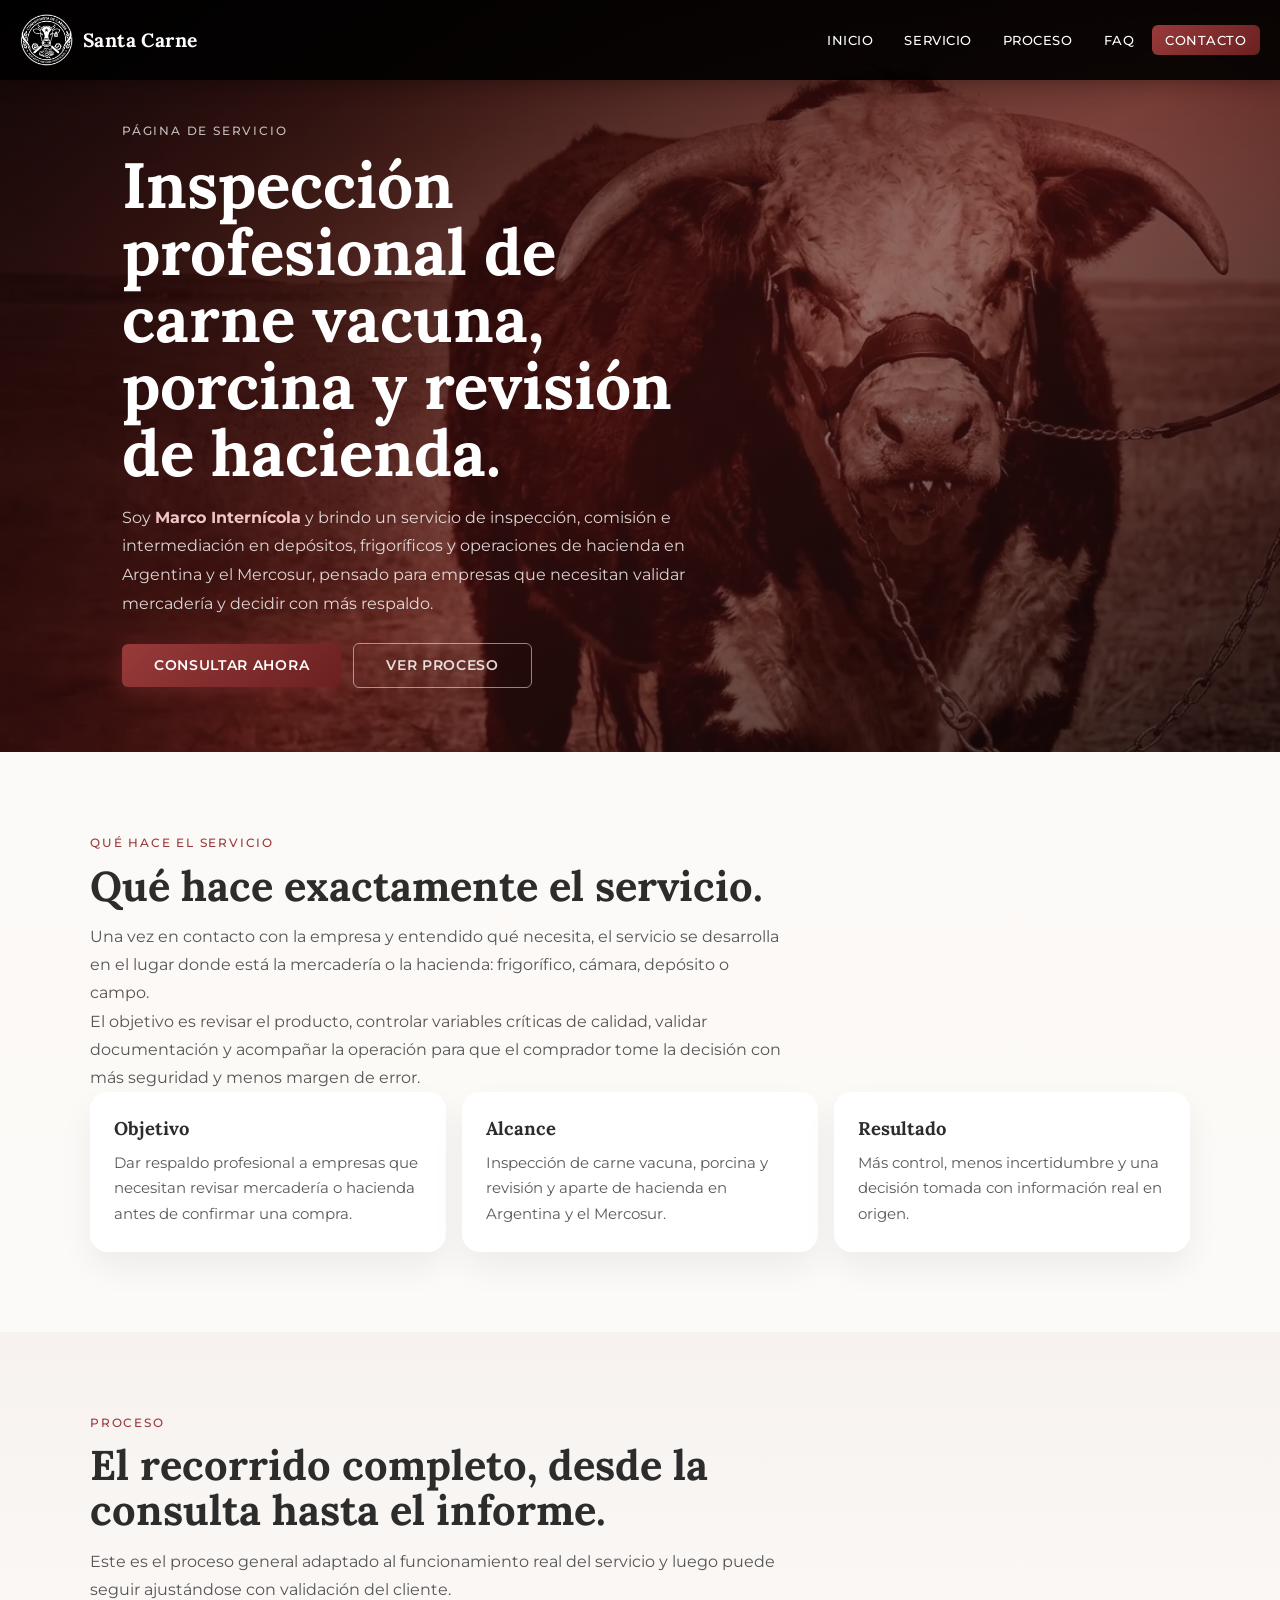
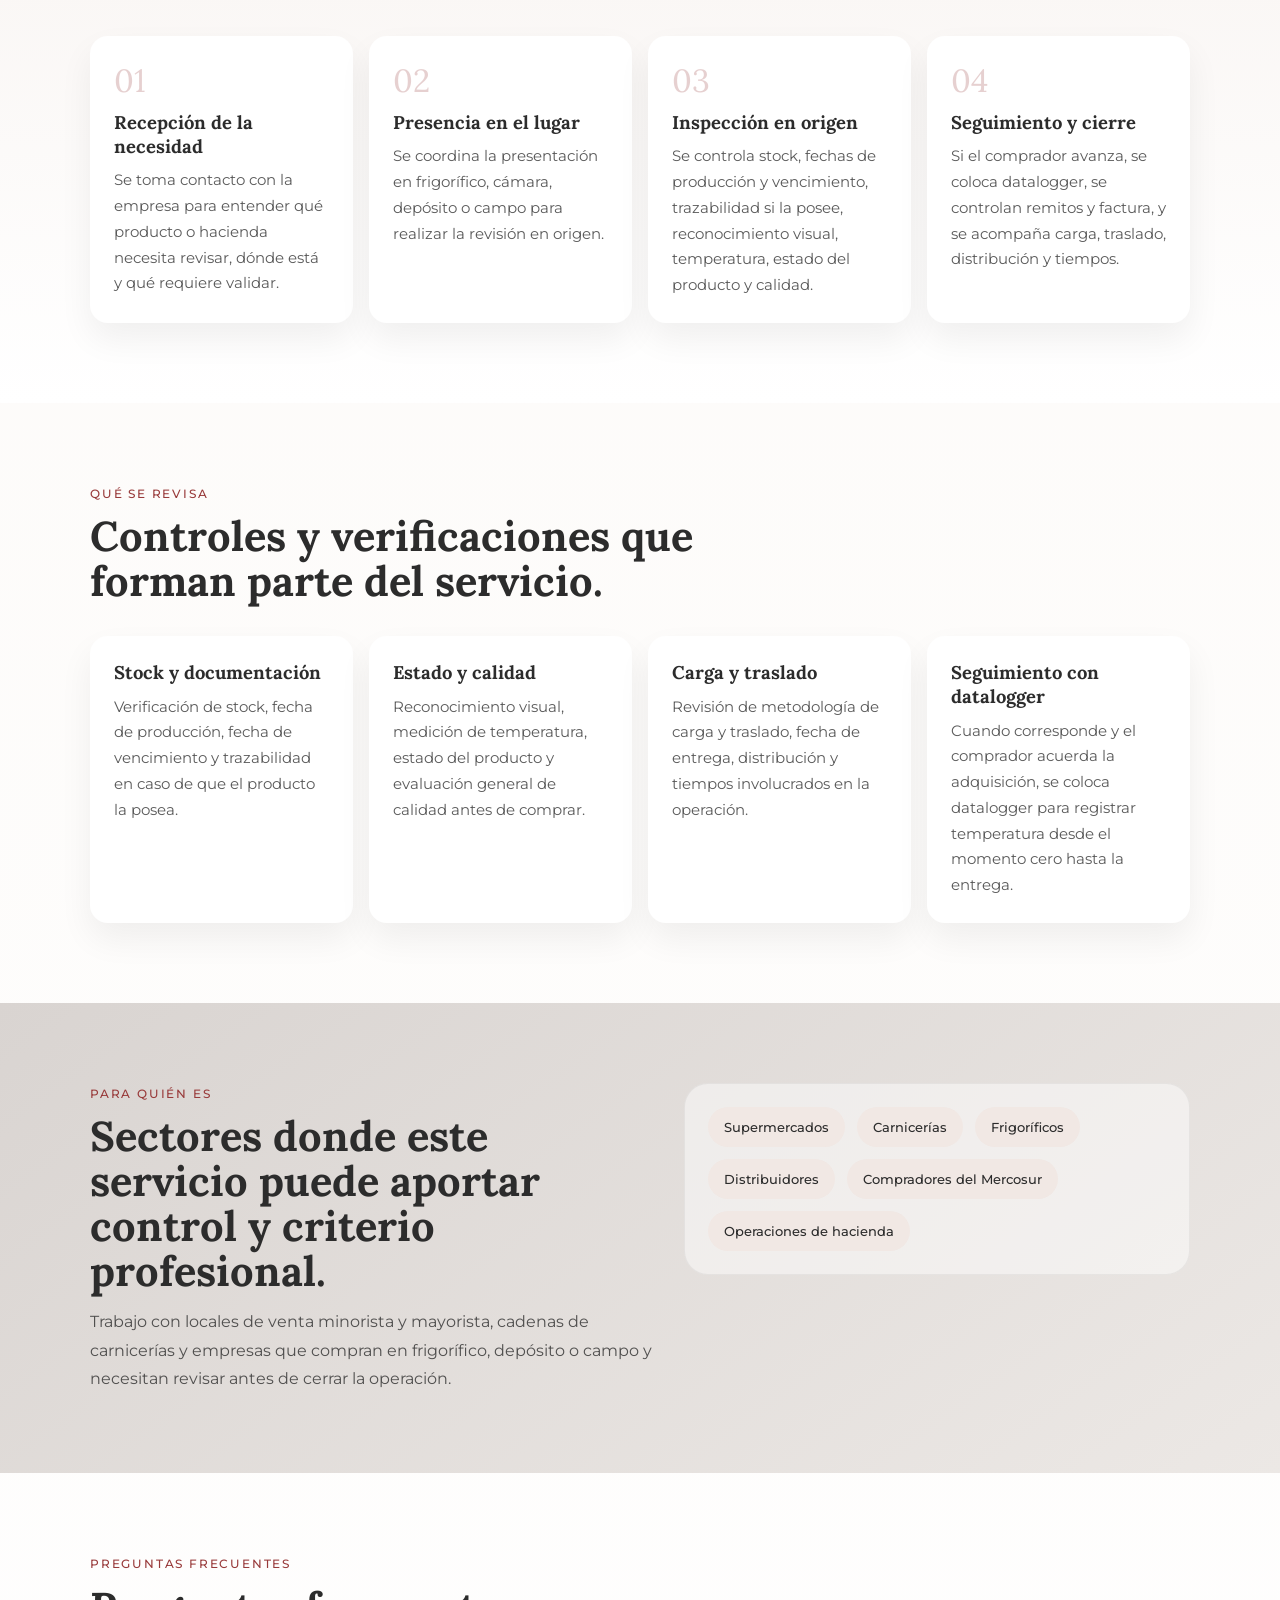
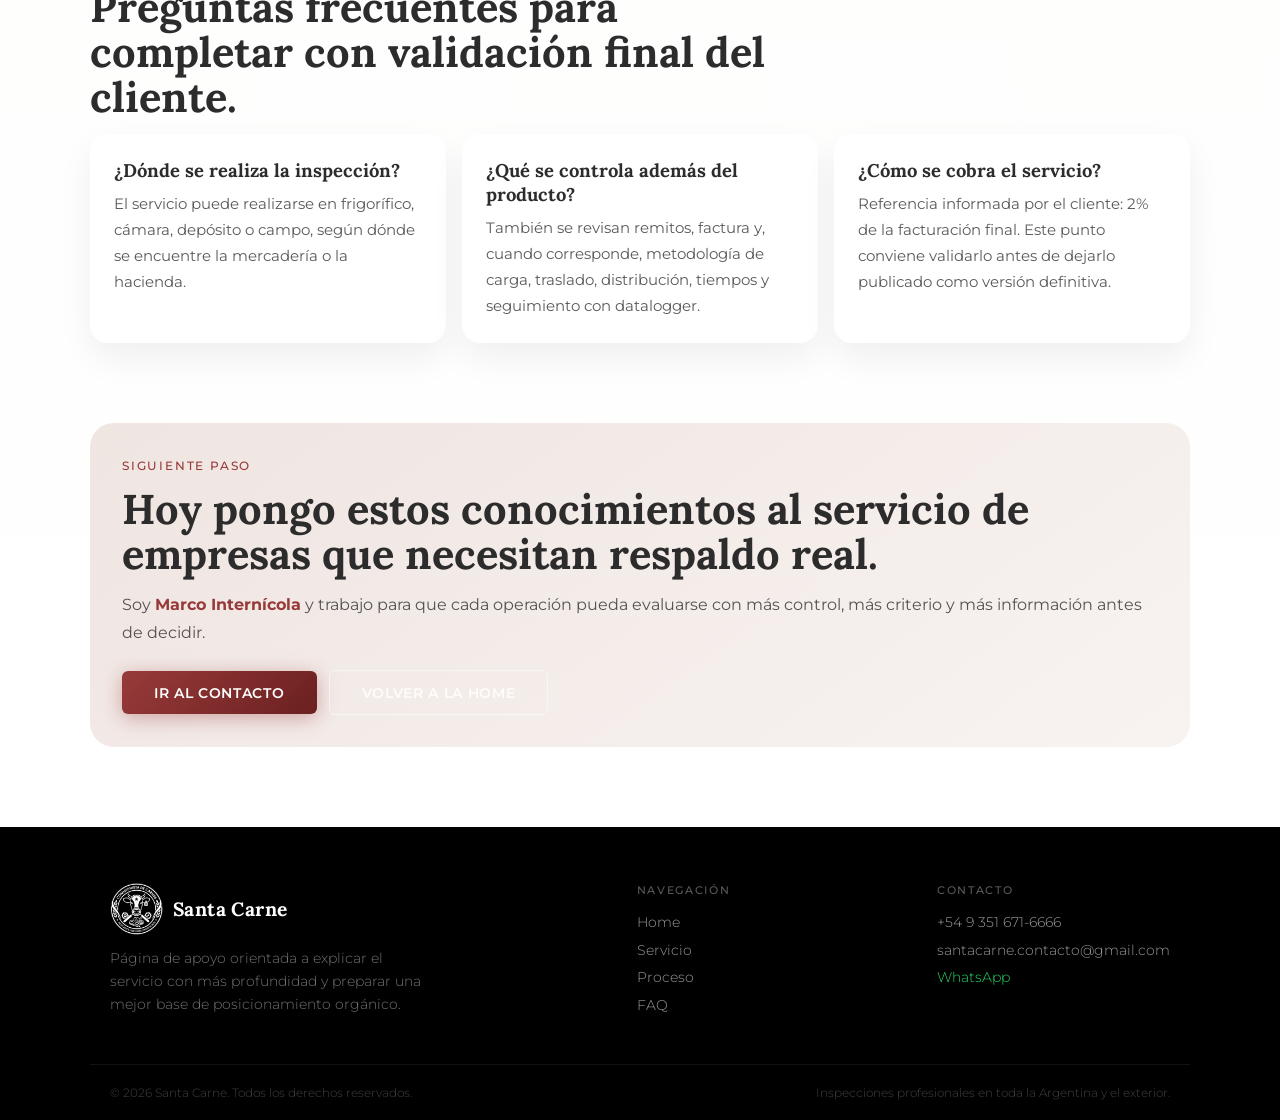
==== servicio.html @ 36d6c657 "Refina home, SEO y pagina de servicio" ====
<!DOCTYPE html>
<html lang="es">
<head>
  <meta charset="UTF-8" />
  <meta name="viewport" content="width=device-width, initial-scale=1.0" />
  <title>Servicio de inspección de carne y hacienda | Santa Carne</title>
  <meta name="description" content="Conocé cómo funciona el servicio de inspección profesional de carne vacuna y porcina, revisión y aparte de hacienda, control de stock, trazabilidad y temperatura en depósitos y frigoríficos de Argentina y el Mercosur." />
  <meta name="keywords" content="servicio de inspección de carne, inspección de carne, inspección profesional de carne, inspección de carne vacuna, inspección de carne porcina, revisión de hacienda, aparte de hacienda, comisionista carnico, control de stock en frigoríficos, trazabilidad de carne, control de temperatura de carne, datalogger en transporte de carne, revisión de remitos y factura, inspección de hacienda Argentina, servicio de inspección Mercosur" />
  <meta name="robots" content="index, follow" />
  <link rel="canonical" href="https://www.santacarne.com.ar/servicio.html" />
  <meta property="og:type" content="website" />
  <meta property="og:url" content="https://www.santacarne.com.ar/servicio.html" />
  <meta property="og:title" content="Servicio de inspección de carne y hacienda | Santa Carne" />
  <meta property="og:description" content="Proceso, alcance y controles del servicio de inspección profesional de carne vacuna y porcina, revisión y aparte de hacienda." />
  <meta property="og:image" content="https://www.santacarne.com.ar/img/hero-servicio_fondo.webp" />
  <meta name="twitter:card" content="summary_large_image" />
  <meta name="twitter:title" content="Servicio de inspección de carne y hacienda | Santa Carne" />
  <meta name="twitter:description" content="Proceso, alcance y controles del servicio de inspección profesional de carne vacuna y porcina, revisión y aparte de hacienda." />
  <meta name="twitter:image" content="https://www.santacarne.com.ar/img/hero-servicio_fondo.webp" />
  <link rel="icon" type="image/webp" href="img/logo.webp" />
  <link rel="preconnect" href="https://fonts.googleapis.com" />
  <link rel="preconnect" href="https://fonts.gstatic.com" crossorigin />
  <link href="https://fonts.googleapis.com/css2?family=Lora:wght@600;700&family=Montserrat:wght@300;400;500;600&display=swap" rel="stylesheet" />
  <link rel="stylesheet" href="styles.css" />
</head>
<body class="page-servicio">
  <header class="navbar navbar--solid" role="banner">
    <div class="navbar__inner">
      <a href="index.html#inicio" class="navbar__logo" aria-label="Ir al inicio">
        <img src="img/logo.webp" alt="Santa Carne logo" class="navbar__logo-img" />
        <span class="navbar__logo-text">Santa Carne</span>
      </a>
      <nav class="navbar__nav" aria-label="Navegación principal">
        <a href="index.html#inicio" class="navbar__link">Inicio</a>
        <a href="#servicio-detalle" class="navbar__link">Servicio</a>
        <a href="#proceso-completo" class="navbar__link">Proceso</a>
        <a href="#faq" class="navbar__link">FAQ</a>
        <a href="index.html#contacto" class="navbar__link navbar__link--cta">Contacto</a>
      </nav>
      <button class="navbar__hamburger" aria-label="Abrir menú" aria-expanded="false" aria-controls="mobile-menu">
        <span class="navbar__bar"></span>
        <span class="navbar__bar"></span>
        <span class="navbar__bar"></span>
      </button>
    </div>
    <nav id="mobile-menu" class="navbar__mobile" aria-label="Menú móvil" aria-hidden="true">
      <a href="index.html#inicio" class="navbar__mobile-link">Inicio</a>
      <a href="#servicio-detalle" class="navbar__mobile-link">Servicio</a>
      <a href="#proceso-completo" class="navbar__mobile-link">Proceso</a>
      <a href="#faq" class="navbar__mobile-link">FAQ</a>
      <a href="index.html#contacto" class="navbar__mobile-link navbar__mobile-link--cta">Contacto</a>
    </nav>
  </header>

  <main class="service-page">
    <section class="service-hero">
      <div class="service-hero__overlay" aria-hidden="true"></div>
      <div class="service-hero__inner reveal reveal--up">
        <span class="service-hero__kicker">Página de servicio</span>
        <h1 class="service-hero__title">Inspección profesional de carne vacuna, porcina y revisión de hacienda.</h1>
        <p class="service-hero__text">Soy <span class="brand-highlight brand-highlight--light">Marco Internícola</span> y brindo un servicio de inspección, comisión e intermediación en depósitos, frigoríficos y operaciones de hacienda en Argentina y el Mercosur, pensado para empresas que necesitan validar mercadería y decidir con más respaldo.</p>
        <div class="service-hero__actions">
          <a href="index.html#contacto" class="hero__btn">Consultar ahora</a>
          <a href="#proceso-completo" class="hero__btn hero__btn--outline">Ver proceso</a>
        </div>
      </div>
    </section>

    <section id="servicio-detalle" class="service-section service-section--intro">
      <div class="service-section__inner">
        <div class="service-section__copy reveal reveal--left">
          <span class="service-section__label">Qué hace el servicio</span>
          <h2 class="service-section__title">Qué hace exactamente el servicio.</h2>
          <p class="service-section__text">Una vez en contacto con la empresa y entendido qué necesita, el servicio se desarrolla en el lugar donde está la mercadería o la hacienda: frigorífico, cámara, depósito o campo.</p>
          <p class="service-section__text">El objetivo es revisar el producto, controlar variables críticas de calidad, validar documentación y acompañar la operación para que el comprador tome la decisión con más seguridad y menos margen de error.</p>
        </div>
        <div class="service-summary reveal reveal--right">
          <article class="service-summary__item">
            <h3 class="service-summary__title">Objetivo</h3>
            <p class="service-summary__text">Dar respaldo profesional a empresas que necesitan revisar mercadería o hacienda antes de confirmar una compra.</p>
          </article>
          <article class="service-summary__item">
            <h3 class="service-summary__title">Alcance</h3>
            <p class="service-summary__text">Inspección de carne vacuna, porcina y revisión y aparte de hacienda en Argentina y el Mercosur.</p>
          </article>
          <article class="service-summary__item">
            <h3 class="service-summary__title">Resultado</h3>
            <p class="service-summary__text">Más control, menos incertidumbre y una decisión tomada con información real en origen.</p>
          </article>
        </div>
      </div>
    </section>

    <section id="proceso-completo" class="service-section service-section--process">
      <div class="service-section__inner">
        <div class="service-section__heading reveal reveal--up">
          <span class="service-section__label">Proceso</span>
          <h2 class="service-section__title">El recorrido completo, desde la consulta hasta el informe.</h2>
          <p class="service-section__text">Este es el proceso general adaptado al funcionamiento real del servicio y luego puede seguir ajustándose con validación del cliente.</p>
        </div>
        <div class="service-timeline">
          <article class="service-timeline__item reveal reveal--up">
            <span class="service-timeline__step">01</span>
            <h3 class="service-timeline__title">Recepción de la necesidad</h3>
            <p class="service-timeline__text">Se toma contacto con la empresa para entender qué producto o hacienda necesita revisar, dónde está y qué requiere validar.</p>
          </article>
          <article class="service-timeline__item reveal reveal--up">
            <span class="service-timeline__step">02</span>
            <h3 class="service-timeline__title">Presencia en el lugar</h3>
            <p class="service-timeline__text">Se coordina la presentación en frigorífico, cámara, depósito o campo para realizar la revisión en origen.</p>
          </article>
          <article class="service-timeline__item reveal reveal--up">
            <span class="service-timeline__step">03</span>
            <h3 class="service-timeline__title">Inspección en origen</h3>
            <p class="service-timeline__text">Se controla stock, fechas de producción y vencimiento, trazabilidad si la posee, reconocimiento visual, temperatura, estado del producto y calidad.</p>
          </article>
          <article class="service-timeline__item reveal reveal--up">
            <span class="service-timeline__step">04</span>
            <h3 class="service-timeline__title">Seguimiento y cierre</h3>
            <p class="service-timeline__text">Si el comprador avanza, se coloca datalogger, se controlan remitos y factura, y se acompaña carga, traslado, distribución y tiempos.</p>
          </article>
        </div>
      </div>
    </section>

    <section class="service-section service-section--checks">
      <div class="service-section__inner">
        <div class="service-section__heading reveal reveal--up">
          <span class="service-section__label">Qué se revisa</span>
          <h2 class="service-section__title">Controles y verificaciones que forman parte del servicio.</h2>
        </div>
        <div class="service-checks">
          <article class="service-checks__item reveal reveal--up">
            <h3 class="service-checks__title">Stock y documentación</h3>
            <p class="service-checks__text">Verificación de stock, fecha de producción, fecha de vencimiento y trazabilidad en caso de que el producto la posea.</p>
          </article>
          <article class="service-checks__item reveal reveal--up">
            <h3 class="service-checks__title">Estado y calidad</h3>
            <p class="service-checks__text">Reconocimiento visual, medición de temperatura, estado del producto y evaluación general de calidad antes de comprar.</p>
          </article>
          <article class="service-checks__item reveal reveal--up">
            <h3 class="service-checks__title">Carga y traslado</h3>
            <p class="service-checks__text">Revisión de metodología de carga y traslado, fecha de entrega, distribución y tiempos involucrados en la operación.</p>
          </article>
          <article class="service-checks__item reveal reveal--up">
            <h3 class="service-checks__title">Seguimiento con datalogger</h3>
            <p class="service-checks__text">Cuando corresponde y el comprador acuerda la adquisición, se coloca datalogger para registrar temperatura desde el momento cero hasta la entrega.</p>
          </article>
        </div>
      </div>
    </section>

    <section class="service-section service-section--audience">
      <div class="service-section__inner service-section__inner--split">
        <div class="service-section__copy reveal reveal--left">
          <span class="service-section__label">Para quién es</span>
          <h2 class="service-section__title">Sectores donde este servicio puede aportar control y criterio profesional.</h2>
          <p class="service-section__text">Trabajo con locales de venta minorista y mayorista, cadenas de carnicerías y empresas que compran en frigorífico, depósito o campo y necesitan revisar antes de cerrar la operación.</p>
        </div>
        <div class="service-audience reveal reveal--right">
          <span class="service-audience__chip">Supermercados</span>
          <span class="service-audience__chip">Carnicerías</span>
          <span class="service-audience__chip">Frigoríficos</span>
          <span class="service-audience__chip">Distribuidores</span>
          <span class="service-audience__chip">Compradores del Mercosur</span>
          <span class="service-audience__chip">Operaciones de hacienda</span>
        </div>
      </div>
    </section>

    <section id="faq" class="service-section service-section--faq">
      <div class="service-section__inner">
        <div class="service-section__heading reveal reveal--up">
          <span class="service-section__label">Preguntas frecuentes</span>
          <h2 class="service-section__title">Preguntas frecuentes para completar con validación final del cliente.</h2>
        </div>
        <div class="service-faq">
          <article class="service-faq__item reveal reveal--up">
            <h3 class="service-faq__question">¿Dónde se realiza la inspección?</h3>
            <p class="service-faq__answer">El servicio puede realizarse en frigorífico, cámara, depósito o campo, según dónde se encuentre la mercadería o la hacienda.</p>
          </article>
          <article class="service-faq__item reveal reveal--up">
            <h3 class="service-faq__question">¿Qué se controla además del producto?</h3>
            <p class="service-faq__answer">También se revisan remitos, factura y, cuando corresponde, metodología de carga, traslado, distribución, tiempos y seguimiento con datalogger.</p>
          </article>
          <article class="service-faq__item reveal reveal--up">
            <h3 class="service-faq__question">¿Cómo se cobra el servicio?</h3>
            <p class="service-faq__answer">Referencia informada por el cliente: 2% de la facturación final. Este punto conviene validarlo antes de dejarlo publicado como versión definitiva.</p>
          </article>
        </div>
      </div>
    </section>

    <section class="service-cta">
      <div class="service-cta__inner reveal reveal--up">
        <span class="service-section__label">Siguiente paso</span>
        <h2 class="service-cta__title">Hoy pongo estos conocimientos al servicio de empresas que necesitan respaldo real.</h2>
        <p class="service-cta__text">Soy <span class="brand-highlight">Marco Internícola</span> y trabajo para que cada operación pueda evaluarse con más control, más criterio y más información antes de decidir.</p>
        <div class="service-cta__actions">
          <a href="index.html#contacto" class="hero__btn">Ir al contacto</a>
          <a href="index.html" class="hero__btn hero__btn--outline">Volver a la home</a>
        </div>
      </div>
    </section>
  </main>

  <footer class="footer" role="contentinfo">
    <div class="footer__inner">
      <div class="footer__brand">
        <a href="index.html#inicio" class="navbar__logo" aria-label="Volver al inicio">
          <img src="img/logo.webp" alt="Santa Carne logo" class="navbar__logo-img" loading="lazy" />
          <span class="navbar__logo-text">Santa Carne</span>
        </a>
        <p class="footer__tagline">Página de apoyo orientada a explicar el servicio con más profundidad y preparar una mejor base de posicionamiento orgánico.</p>
      </div>
      <nav class="footer__nav" aria-label="Navegación footer">
        <h4 class="footer__nav-title">Navegación</h4>
        <a href="index.html" class="footer__link">Home</a>
        <a href="#servicio-detalle" class="footer__link">Servicio</a>
        <a href="#proceso-completo" class="footer__link">Proceso</a>
        <a href="#faq" class="footer__link">FAQ</a>
      </nav>
      <div class="footer__contacto">
        <h4 class="footer__nav-title">Contacto</h4>
        <a href="tel:+5493516716666" class="footer__link">+54 9 351 671-6666</a>
        <a href="mailto:santacarne.contacto@gmail.com" class="footer__link">santacarne.contacto@gmail.com</a>
        <a href="https://wa.me/5493516716666" target="_blank" rel="noopener" class="footer__link footer__link--whatsapp">WhatsApp</a>
      </div>
    </div>
    <div class="footer__bottom">
      <p class="footer__copy">© 2026 Santa Carne. Todos los derechos reservados.</p>
      <p class="footer__copy footer__copy--right">Inspecciones profesionales en toda la Argentina y el exterior.</p>
    </div>
  </footer>

  <script src="main.js"></script>
</body>
</html>
---- styles.css ----
/* ============================================================
    VARIABLES & RESET
   ============================================================ */
:root {
    --color-primary:   #983A3A;
    --color-dark:      #2C2C2C;
    --color-black:     #000000;
    --color-white:     #FFFFFF;
    
    --gradient-primary: linear-gradient(135deg, #983A3A 0%, #6b2020 100%);
    --gradient-dark:    linear-gradient(135deg, #2C2C2C 0%, #111111 100%);
    
    /* Tipografía actualizada */
    --font-display: 'Lora', Georgia, serif;
    --font-body:    'Montserrat', sans-serif;
    
    --navbar-height:      72px;
    --navbar-height-desk: 80px;
}
    
*,
*::before,
*::after {
    box-sizing: border-box;
    margin: 0;
    padding: 0;
}
    
html {
    scroll-behavior: smooth;
    font-size: 16px;
}

section[id] {
    scroll-margin-top: calc(var(--navbar-height-desk) + 24px);
}
 
body {
    font-family: var(--font-body);
    background-color: var(--color-white);
    color: var(--color-dark);
    min-height: 100vh;
}
    
img {
    display: block;
    max-width: 100%;
}
    
a {
    text-decoration: none;
    color: inherit;
}


/* ============================================================
    NAVBAR — transparente sobre el hero
   ============================================================ */
.navbar {
    container-type: inline-size;
    container-name: navbar;
    position: fixed;
    top: 0;
    left: 0;
    right: 0;
    z-index: 100;
    width: 100%;
    background-color: transparent;
    transition: background-color 0.35s ease, box-shadow 0.35s ease;
}

.navbar--solid {
    background-color: rgba(0, 0, 0, 0.9);
    box-shadow: 0 2px 20px rgba(0, 0, 0, 0.3);
}

/* Cuando hace scroll — se vuelve sólido */
.navbar.is-scrolled {
    background-color: var(--color-black);
    box-shadow: 0 2px 20px rgba(0, 0, 0, 0.4);
}

.navbar__inner {
    display: flex;
    align-items: center;
    justify-content: space-between;
    height: var(--navbar-height);
    padding-inline: 1.25rem;
    max-width: 1280px;
    margin-inline: auto;
}
    
.navbar__logo {
    display: inline-flex;
    align-items: center;
    gap: 0.65rem;
    flex-shrink: 0;
}
    
.navbar__logo-img {
    width: auto;
    height: 46px;
    max-width: 160px;
    object-fit: contain;
    border-radius: 6px;
    flex-shrink: 0;
}
    
.navbar__logo-text {
    font-family: var(--font-display);
    font-size: 1.2rem;
    font-weight: 700;
    color: var(--color-white);
    letter-spacing: 0.02em;
}

@media (min-width: 768px) {
    .navbar__logo-img {
        height: 52px;
    }
}

/* Links desktop — siempre blancos sobre el hero */
.navbar__link {
    display: inline-block;
    font-family: var(--font-body);
    font-size: 0.8rem;
    font-weight: 500;
    color: var(--color-white);
    padding: 0.45rem 0.85rem;
    border-radius: 6px;
    transition: background-color 0.25s ease, color 0.25s ease;
    letter-spacing: 0.04em;
    text-transform: uppercase;
}
    
.navbar__link:hover {
    background-color: rgba(255,255,255,0.12);
}

.navbar__link--cta {
    background: var(--gradient-primary);
    color: var(--color-white);
}
    
.navbar__link--cta:hover {
    opacity: 0.85;
    background: var(--gradient-primary);
}

/* Nav desktop — oculto en mobile */
.navbar__nav {
    display: none;
}

/* Hamburguesa */
.navbar__hamburger {
    display: flex;
    flex-direction: column;
    justify-content: center;
    gap: 5px;
    background: none;
    border: none;
    cursor: pointer;
    padding: 6px;
    border-radius: 6px;
    transition: background-color 0.2s;
}
    
.navbar__hamburger:hover {
    background-color: rgba(255,255,255,0.1);
}
    
.navbar__bar {
    display: block;
    width: 24px;
    height: 2px;
    background-color: var(--color-white);
    border-radius: 2px;
    transition:
        transform 0.35s cubic-bezier(0.4, 0, 0.2, 1),
        opacity   0.25s ease,
        width     0.3s ease;
    transform-origin: center;
}
    
.navbar__hamburger.is-open .navbar__bar:nth-child(1) {
    transform: translateY(7px) rotate(45deg);
}
.navbar__hamburger.is-open .navbar__bar:nth-child(2) {
    opacity: 0;
    width: 0;
}
.navbar__hamburger.is-open .navbar__bar:nth-child(3) {
    transform: translateY(-7px) rotate(-45deg);
}

/* Menú Mobile */
.navbar__mobile {
    display: flex;
    flex-direction: column;
    background-color: var(--color-black);
    border-top: 1px solid rgba(255,255,255,0.08);
    overflow: hidden;
    max-height: 0;
    opacity: 0;
    transition:
        max-height 0.45s cubic-bezier(0.4, 0, 0.2, 1),
        opacity    0.35s ease;
}
    
.navbar__mobile.is-open {
    max-height: 400px;
    opacity: 1;
}
    
.navbar__mobile-link {
    display: block;
    font-family: var(--font-body);
    font-size: 0.9rem;
    font-weight: 500;
    color: rgba(255,255,255,0.85);
    padding: 0.9rem 1.25rem;
    border-bottom: 1px solid rgba(255,255,255,0.06);
    transition: background-color 0.2s, color 0.2s, padding-left 0.2s;
    letter-spacing: 0.03em;
}
    
.navbar__mobile-link:hover {
    background-color: rgba(152, 58, 58, 0.15);
    color: var(--color-white);
    padding-left: 1.75rem;
}
    
.navbar__mobile-link--cta {
    color: var(--color-white);
    background: var(--gradient-primary);
    text-align: center;
    margin: 0.75rem 1rem;
    border-radius: 8px;
    border-bottom: none;
    padding: 0.75rem 1rem;
}
    
.navbar__mobile-link--cta:hover {
    opacity: 0.85;
    padding-left: 1rem;
}

/* Desktop navbar */
@container navbar (min-width: 800px) {
    .navbar__inner {
        height: var(--navbar-height-desk);
    }
    .navbar__nav {
        display: flex;
        align-items: center;
        gap: 0.25rem;
    }
    .navbar__hamburger {
        display: none;
    }
    .navbar__mobile {
        display: none !important;
    }
}


/* ============================================================
    HERO — pantalla completa con imagen de fondo
   ============================================================ */
.hero {
    position: relative;
    width: 100%;
    min-height: 100svh;
    overflow: hidden;
    display: flex;
    flex-direction: column;

    /* Imagen de fondo — apunta a hero-fondo.webp */
    background-image: url('img/hero-fondo.webp');
    background-size: cover;
    background-position: center center;
    background-repeat: no-repeat;
}

/* Overlay oscuro/rojizo sobre la foto — igual que en la referencia */
.hero__overlay {
    position: absolute;
    inset: 0;
    background: linear-gradient(
        160deg,
        rgba(10, 5, 5, 0.72) 0%,
        rgba(80, 20, 20, 0.55) 50%,
        rgba(10, 5, 5, 0.65) 100%
    );
    z-index: 0;
}

/* Contenedor del texto */
.hero__container {
    position: relative;
    z-index: 1;
    display: flex;
    flex-direction: column;
    justify-content: flex-end;
    min-height: 100svh;
    padding: calc(var(--navbar-height) + 2rem) 1.5rem 5rem;
    max-width: 1280px;
    margin-inline: auto;
    width: 100%;
}

/* Contenido — mobile: abajo izquierda */
.hero__content {
    display: flex;
    flex-direction: column;
    gap: 1.25rem;
    max-width: 620px;
}

.hero__kicker {
    display: inline-flex;
    align-items: center;
    width: fit-content;
    padding: 0.45rem 0.75rem;
    border: 1px solid rgba(255,255,255,0.14);
    border-radius: 999px;
    background-color: rgba(12, 8, 8, 0.22);
    font-family: var(--font-body);
    font-size: 0.74rem;
    font-weight: 500;
    letter-spacing: 0.08em;
    text-transform: uppercase;
    color: rgba(255,255,255,0.9);
}

.hero__eyebrow {
    font-family: var(--font-body);
    font-size: 0.72rem;
    font-weight: 500;
    letter-spacing: 0.14em;
    text-transform: uppercase;
    color: rgba(255, 255, 255, 0.66);
    line-height: 1.6;
}

.hero__title {
    font-family: var(--font-display);
    font-size: clamp(1.85rem, 5vw, 3.1rem);
    font-weight: 700;
    color: var(--color-white);
    line-height: 1.1;
    letter-spacing: -0.02em;
}

.hero__subtitle {
    font-family: var(--font-body);
    font-size: clamp(0.94rem, 2vw, 1.08rem);
    font-weight: 400;
    color: rgba(255, 255, 255, 0.84);
    line-height: 1.7;
    max-width: 600px;
}

.hero__action {
    display: flex;
    flex-direction: column;
    gap: 0.75rem;
    margin-top: 0.35rem;
}

.hero__btn {
    display: inline-block;
    text-align: center;
    padding: 0.85rem 2rem;
    background: var(--gradient-primary);
    color: var(--color-white);
    font-family: var(--font-body);
    font-size: 0.85rem;
    font-weight: 600;
    border-radius: 6px;
    letter-spacing: 0.05em;
    text-transform: uppercase;
    transition: opacity 0.25s, transform 0.2s, box-shadow 0.2s;
    box-shadow: 0 4px 20px rgba(152,58,58,0.4);
}

.hero__btn:hover {
    opacity: 0.88;
    transform: translateY(-2px);
    box-shadow: 0 8px 28px rgba(152,58,58,0.5);
}

.hero__btn--outline {
    background: transparent;
    border: 1px solid rgba(255,255,255,0.5);
    box-shadow: none;
    color: rgba(255,255,255,0.85);
}

.hero__btn--outline:hover {
    background: rgba(255,255,255,0.1);
    border-color: rgba(255,255,255,0.8);
    box-shadow: none;
    opacity: 1;
}

.hero__btn--service {
    background: rgba(152,58,58,0.16);
    border-color: rgba(255,255,255,0.75);
    color: var(--color-white);
    box-shadow: 0 14px 30px rgba(0,0,0,0.18);
}

.hero__btn--service:hover {
    background: rgba(152,58,58,0.3);
    border-color: var(--color-white);
    box-shadow: 0 18px 34px rgba(0,0,0,0.22);
}

/* Flecha scroll */
.hero__scroll {
    position: absolute;
    bottom: 2rem;
    left: 50%;
    transform: translateX(-50%);
    z-index: 1;
    color: rgba(255,255,255,0.5);
    transition: color 0.2s, transform 0.2s;
    animation: bounce 2s ease-in-out infinite;
}

.hero__scroll:hover {
    color: rgba(255,255,255,0.9);
}

@keyframes bounce {
    0%, 100% { transform: translateX(-50%) translateY(0); }
    50%       { transform: translateX(-50%) translateY(6px); }
}

/* Desktop hero */
@media (min-width: 768px) {
    .hero__container {
        justify-content: center;
        padding: calc(var(--navbar-height-desk) + 3rem) 3rem 6rem;
    }

    .hero__action {
        flex-direction: row;
        align-items: center;
    }

    .hero__btn {
        width: auto;
        white-space: nowrap;
    }
}

@media (min-width: 1024px) {
    .hero__container {
        padding-inline: 5rem;
    }

    .hero__title {
        font-size: clamp(2.4rem, 4vw, 3.6rem);
    }
}

.hero-spacer {
    height: clamp(1.8rem, 4vw, 3.6rem);
}


/* ============================================================
   CREDENCIALES
   ============================================================ */
.credenciales {
  width: 100%;
  padding: 0 1.25rem 4rem;
}
.credenciales__inner {
  max-width: 1100px;
  margin-inline: auto;
  display: grid;
  gap: 1rem;
}
.credenciales__item {
  padding: 1.5rem;
  border-radius: 18px;
  background: linear-gradient(145deg, #f6f1ee 0%, #ffffff 100%);
  border: 1px solid rgba(152,58,58,0.08);
  box-shadow: 0 12px 28px rgba(0,0,0,0.05);
}
.credenciales__value {
  display: block;
  font-family: var(--font-display);
  font-size: clamp(1.5rem, 4vw, 2.2rem);
  color: var(--color-primary);
  margin-bottom: 0.5rem;
}
.credenciales__label {
  font-family: var(--font-body);
  font-size: 0.92rem;
  line-height: 1.7;
  color: rgba(44,44,44,0.78);
}
@media (min-width: 768px) {
  .credenciales__inner {
    grid-template-columns: repeat(3, minmax(0, 1fr));
  }
}


/* ============================================================
   SOBRE EL SERVICIO
   ============================================================ */
.servicio {
  container-type: inline-size;
  container-name: servicio;
  position: relative;
  width: 100%;
  overflow: hidden;
}
.servicio__img {
  width: 100%;
  height: 280px;
  object-fit: cover;
  object-position: center top;
  display: block;
}
.servicio__white {
  background-color: var(--color-white);
  padding: 2.5rem 1.5rem;
  display: flex;
  flex-direction: column;
  gap: 1rem;
  width: 100%;
}
.servicio__label {
  display: inline-block;
  font-family: var(--font-body);
  font-size: 0.75rem;
  font-weight: 500;
  letter-spacing: 0.15em;
  text-transform: uppercase;
  color: var(--color-primary);
  margin-bottom: 0.25rem;
}
.servicio__title {
  font-family: var(--font-display);
  font-size: clamp(1.3rem, 4vw, 1.9rem);
  font-weight: 700;
  color: var(--color-dark);
  line-height: 1.25;
  letter-spacing: -0.01em;
}
.servicio__text {
  font-family: var(--font-body);
  font-size: clamp(0.875rem, 2vw, 0.95rem);
  font-weight: 300;
  color: var(--color-dark);
  line-height: 1.7;
  opacity: 0.85;
}
.servicio__link {
  display: inline-flex;
  align-items: center;
  justify-content: center;
  width: fit-content;
  margin-top: 0.5rem;
  padding: 0.9rem 1.2rem;
  border-radius: 999px;
  background: linear-gradient(135deg, rgba(152,58,58,0.12) 0%, rgba(152,58,58,0.22) 100%);
  border: 1px solid rgba(152,58,58,0.18);
  box-shadow: 0 12px 24px rgba(152,58,58,0.12);
  font-family: var(--font-body);
  font-size: 0.8rem;
  font-weight: 600;
  letter-spacing: 0.08em;
  text-transform: uppercase;
  color: var(--color-primary);
}

.servicio__link:hover {
  transform: translateY(-1px);
  background: linear-gradient(135deg, rgba(152,58,58,0.18) 0%, rgba(152,58,58,0.28) 100%);
  box-shadow: 0 16px 30px rgba(152,58,58,0.16);
}
@container servicio (min-width: 768px) {
  .servicio { min-height: 420px; }
  .servicio__img {
    position: absolute;
    inset: 0;
    width: 100%;
    height: 100%;
    object-fit: cover;
    object-position: center center;
  }
  .servicio__white {
    position: relative;
    z-index: 1;
    width: 50%;
    max-width: 580px;
    min-height: 420px;
    padding: 4rem 5rem 4rem 3rem;
    justify-content: center;
    clip-path: polygon(0 0, 100% 0, 82% 100%, 0 100%);
  }
}
@container servicio (min-width: 1100px) {
  .servicio { min-height: 480px; }
  .servicio__white {
    min-height: 480px;
    width: 46%;
    padding: 5rem 6rem 5rem 4rem;
    clip-path: polygon(0 0, 100% 0, 85% 100%, 0 100%);
  }
}


/* ============================================================
   PROCESO
   ============================================================ */
.proceso {
  width: 100%;
  padding: 5rem 1.25rem;
  background: linear-gradient(180deg, #fffaf7 0%, #f6f1ee 100%);
}
.proceso__inner {
  max-width: 1100px;
  margin-inline: auto;
}
.proceso__header {
  max-width: 700px;
  margin-bottom: 2rem;
}
.proceso__label,
.beneficios__label {
  display: inline-block;
  font-family: var(--font-body);
  font-size: 0.75rem;
  font-weight: 500;
  letter-spacing: 0.15em;
  text-transform: uppercase;
  color: var(--color-primary);
  margin-bottom: 0.75rem;
}
.proceso__title {
  font-family: var(--font-display);
  font-size: clamp(1.45rem, 4vw, 2.35rem);
  line-height: 1.12;
  color: var(--color-dark);
  margin-bottom: 0.9rem;
}
.proceso__text {
  font-family: var(--font-body);
  font-size: 0.96rem;
  line-height: 1.75;
  color: rgba(44,44,44,0.8);
}
.proceso__grid {
  display: grid;
  gap: 1rem;
}
.proceso__cta {
  margin-top: 1.75rem;
}
.proceso__btn {
  display: inline-flex;
  align-items: center;
  justify-content: center;
  padding: 0.9rem 1.2rem;
  border-radius: 999px;
  background-color: rgba(152,58,58,0.08);
  color: var(--color-primary);
  font-family: var(--font-body);
  font-size: 0.8rem;
  font-weight: 600;
  letter-spacing: 0.08em;
  text-transform: uppercase;
}
.proceso__card {
  position: relative;
  padding: 1.5rem;
  border-radius: 18px;
  background-color: var(--color-white);
  box-shadow: 0 16px 36px rgba(0,0,0,0.06);
}
.proceso__step {
  display: inline-block;
  font-family: var(--font-display);
  font-size: 2rem;
  color: rgba(152,58,58,0.24);
  margin-bottom: 0.5rem;
}
.proceso__card-title {
  font-family: var(--font-display);
  font-size: 1.15rem;
  color: var(--color-dark);
  margin-bottom: 0.65rem;
}
.proceso__card-text {
  font-family: var(--font-body);
  font-size: 0.92rem;
  line-height: 1.7;
  color: rgba(44,44,44,0.78);
}
@media (min-width: 860px) {
  .proceso__grid {
    grid-template-columns: repeat(3, minmax(0, 1fr));
  }
}


/* ============================================================
   TRAYECTORIA
   ============================================================ */
.trayectoria {
  width: 100%;
  padding: 5rem 1.25rem;
  background:
    radial-gradient(circle at top right, rgba(152,58,58,0.08), transparent 28%),
    linear-gradient(180deg, #faf7f5 0%, #ffffff 100%);
}
.trayectoria__inner,
.trayectoria__grid {
  max-width: 1100px;
  margin-inline: auto;
}
.trayectoria__inner {
  display: grid;
  gap: 2.5rem;
  align-items: center;
}
.trayectoria__intro {
  display: flex;
  flex-direction: column;
  gap: 1rem;
}
.trayectoria__label,
.rubros__label {
  display: inline-block;
  font-family: var(--font-body);
  font-size: 0.75rem;
  font-weight: 500;
  letter-spacing: 0.15em;
  text-transform: uppercase;
  color: var(--color-primary);
}
.trayectoria__title,
.rubros__title {
  font-family: var(--font-display);
  font-size: clamp(1.5rem, 4vw, 2.5rem);
  line-height: 1.1;
  color: var(--color-dark);
}
.brand-highlight {
  color: var(--color-primary);
  font-weight: 700;
}
.brand-highlight--light {
  color: #f2c6c6;
}
.trayectoria__text,
.rubros__text,
.trayectoria__card-text,
.rubros__item-text {
  font-family: var(--font-body);
  font-size: 0.95rem;
  line-height: 1.75;
  color: rgba(44,44,44,0.82);
}
.trayectoria__badge {
  display: flex;
  justify-content: center;
}
.years-badge {
  position: relative;
  width: min(320px, 78vw);
  aspect-ratio: 1;
  display: grid;
  place-items: center;
  border-radius: 50%;
  background: linear-gradient(145deg, #2c2c2c 0%, #111111 100%);
  box-shadow: 0 18px 44px rgba(0,0,0,0.2);
  overflow: hidden;
}
.years-badge::after {
  content: '';
  position: absolute;
  inset: 18px;
  border-radius: 50%;
  background: radial-gradient(circle at top, rgba(152,58,58,0.2), rgba(0,0,0,0.05) 55%, transparent 70%);
}
.years-badge__ring {
  position: absolute;
  inset: 0;
  width: 100%;
  height: 100%;
  transform: rotate(-90deg);
}
.years-badge__track,
.years-badge__progress {
  fill: none;
  stroke-width: 8;
}
.years-badge__track {
  stroke: rgba(255,255,255,0.12);
}
.years-badge__progress {
  stroke: var(--color-primary);
  stroke-linecap: round;
  stroke-dasharray: 427.26;
  stroke-dashoffset: 427.26;
  filter: drop-shadow(0 0 8px rgba(152,58,58,0.55));
}
.years-badge__content {
  position: relative;
  z-index: 1;
  display: flex;
  flex-direction: column;
  align-items: center;
}
.years-badge__number {
  font-family: var(--font-display);
  font-size: clamp(4.5rem, 16vw, 6.5rem);
  line-height: 0.9;
  color: var(--color-white);
}
.years-badge__suffix {
  margin-top: 0.4rem;
  font-family: var(--font-body);
  font-size: 0.8rem;
  letter-spacing: 0.22em;
  text-transform: uppercase;
  color: rgba(255,255,255,0.62);
}
.trayectoria__grid {
  margin-top: 3rem;
  display: grid;
  gap: 1rem;
}
.trayectoria__card,
.rubros__item {
  padding: 1.5rem;
  border-radius: 16px;
  background-color: var(--color-white);
  box-shadow: 0 14px 34px rgba(0,0,0,0.08);
}
.trayectoria__card-title,
.rubros__item-title {
  font-family: var(--font-display);
  font-size: 1.2rem;
  color: var(--color-dark);
  margin-bottom: 0.75rem;
}
@media (min-width: 860px) {
  .trayectoria__inner {
    grid-template-columns: minmax(0, 1.05fr) minmax(280px, 0.95fr);
  }
  .trayectoria__grid {
    grid-template-columns: repeat(3, minmax(0, 1fr));
  }
}


/* ============================================================
   RUBROS
   ============================================================ */
.rubros {
  width: 100%;
  padding: 0 1.25rem 5rem;
}
.rubros__inner {
  max-width: 1100px;
  margin-inline: auto;
  padding: 2rem;
  border-radius: 28px;
  background: linear-gradient(145deg, #d9d4d1 0%, #ece8e5 100%);
  box-shadow: inset 0 0 0 1px rgba(44,44,44,0.1), 0 14px 28px rgba(0,0,0,0.05);
}
.rubros__header {
  max-width: 720px;
  margin-bottom: 2rem;
}
.rubros__grid {
  display: grid;
  gap: 1rem;
}
@media (min-width: 720px) {
  .rubros__grid {
    grid-template-columns: repeat(2, minmax(0, 1fr));
  }
}


/* ============================================================
   POR QUÉ ELEGIRNOS
   ============================================================ */
.elegirnos {
  container-type: inline-size;
  container-name: elegirnos;
  width: 100%;
}
.elegirnos__label {
  display: inline-block;
  font-family: var(--font-body);
  font-size: 0.75rem;
  font-weight: 500;
  letter-spacing: 0.15em;
  text-transform: uppercase;
  color: var(--color-primary);
  margin-bottom: 0.5rem;
}
.elegirnos__title {
  font-family: var(--font-display);
  font-size: clamp(1.2rem, 3.5vw, 1.75rem);
  font-weight: 700;
  color: var(--color-dark);
  line-height: 1.25;
  letter-spacing: -0.01em;
}
.elegirnos__problema {
  display: flex;
  flex-direction: row;
  align-items: center;
  gap: 1.5rem;
  padding: 3rem 1.25rem;
  max-width: 1280px;
  margin-inline: auto;
}
.elegirnos__problema-texto {
  flex: 1 1 50%;
  display: flex;
  flex-direction: column;
  gap: 1rem;
}
.elegirnos__lista {
  list-style: none;
  display: flex;
  flex-direction: column;
  gap: 0.6rem;
  padding: 0;
  margin-top: 0.25rem;
}
.elegirnos__lista li {
  font-family: var(--font-body);
  font-size: clamp(0.8rem, 2vw, 0.95rem);
  font-weight: 300;
  color: var(--color-dark);
  line-height: 1.5;
  opacity: 0.85;
  padding-left: 1.1rem;
  position: relative;
}
.elegirnos__lista li::before {
  content: '';
  position: absolute;
  left: 0;
  top: 0.55em;
  width: 5px;
  height: 5px;
  border-radius: 50%;
  background-color: var(--color-primary);
}
.elegirnos__problema-img-wrap { flex: 1 1 45%; min-width: 0; }
.elegirnos__problema-img {
  width: 100%;
  height: clamp(180px, 30vw, 340px);
  object-fit: cover;
  object-position: center;
  border-radius: 10px;
  display: block;
}
.elegirnos__solucion {
  display: flex;
  flex-direction: column;
  align-items: center;
  gap: 2rem;
  padding: 3rem 1.25rem 4rem;
  max-width: 860px;
  margin-inline: auto;
  text-align: center;
}
.elegirnos__solucion-texto {
  display: flex;
  flex-direction: column;
  gap: 1rem;
  max-width: 640px;
}
.elegirnos__solucion-desc {
  font-family: var(--font-body);
  font-size: clamp(0.875rem, 2vw, 1rem);
  font-weight: 300;
  color: var(--color-dark);
  line-height: 1.75;
  opacity: 0.85;
}
.elegirnos__solucion-img-wrap { width: 100%; }
.elegirnos__solucion-img {
  width: 100%;
  height: clamp(200px, 35vw, 400px);
  object-fit: cover;
  object-position: center;
  border-radius: 10px;
  display: block;
}
@container elegirnos (min-width: 768px) {
  .elegirnos__problema { gap: 3rem; padding: 5rem 3rem; }
  .elegirnos__problema-img { height: clamp(280px, 28vw, 380px); }
  .elegirnos__solucion { padding: 3rem 3rem 6rem; gap: 2.5rem; }
  .elegirnos__solucion-img { height: clamp(280px, 30vw, 420px); }
}


/* ============================================================
   BENEFICIOS — CARRUSEL
   ============================================================ */
.beneficios {
  container-type: inline-size;
  container-name: beneficios;
  width: 100%;
  padding: 4rem 0 5rem;
  background-color: var(--color-white);
}
.beneficios__header { text-align: center; padding-inline: 1.25rem; margin-bottom: 2.5rem; }
.beneficios__title {
  font-family: var(--font-display);
  font-size: clamp(1.3rem, 4vw, 2rem);
  font-weight: 700;
  color: var(--color-dark);
  letter-spacing: -0.01em;
}
.beneficios__carrusel-wrap {
  display: flex;
  align-items: center;
  gap: 0.75rem;
  padding-inline: 1rem;
  max-width: 1280px;
  margin-inline: auto;
}
.beneficios__track-clip { flex: 1; overflow: hidden; }
.beneficios__track {
  display: flex;
  gap: 1rem;
  list-style: none;
  padding: 0.5rem 0;
  margin: 0;
  transition: transform 0.4s cubic-bezier(0.4, 0, 0.2, 1);
  will-change: transform;
}
.beneficios__card {
  flex: 0 0 100%;
  background: var(--color-dark);
  border-radius: 12px;
  overflow: hidden;
  display: flex;
  flex-direction: column;
  box-shadow: 0 4px 20px rgba(0,0,0,0.15);
  transition: transform 0.25s ease, box-shadow 0.25s ease;
}
.beneficios__card:hover { transform: translateY(-4px); box-shadow: 0 12px 32px rgba(0,0,0,0.22); }
.beneficios__card-img-wrap {
  width: 100%;
  aspect-ratio: 4 / 3;
  overflow: hidden;
  background-color: #1a1a1a;
}
.beneficios__card-img {
  width: 100%;
  height: 100%;
  object-fit: cover;
  transition: transform 0.4s ease;
}
.beneficios__card:hover .beneficios__card-img { transform: scale(1.04); }
.beneficios__card-body {
  padding: 1.25rem 1.1rem 1.5rem;
  display: flex;
  flex-direction: column;
  gap: 0.5rem;
  flex: 1;
}
.beneficios__card-title {
  font-family: var(--font-display);
  font-size: clamp(0.95rem, 2.5vw, 1.1rem);
  font-weight: 600;
  color: var(--color-white);
  line-height: 1.3;
}
.beneficios__card-text {
  font-family: var(--font-body);
  font-size: clamp(0.8rem, 2vw, 0.875rem);
  font-weight: 300;
  color: rgba(255,255,255,0.75);
  line-height: 1.6;
}
.beneficios__btn {
  flex-shrink: 0;
  width: 40px;
  height: 40px;
  border-radius: 50%;
  border: 2px solid var(--color-primary);
  background: transparent;
  color: var(--color-primary);
  font-size: 1rem;
  cursor: pointer;
  display: flex;
  align-items: center;
  justify-content: center;
  transition: background 0.2s, color 0.2s, transform 0.15s;
}
.beneficios__btn:hover { background: var(--color-primary); color: var(--color-white); transform: scale(1.08); }
.beneficios__btn:disabled { opacity: 0.3; cursor: not-allowed; transform: none; }
.beneficios__dots { display: flex; justify-content: center; gap: 0.5rem; margin-top: 1.75rem; }
.beneficios__dot {
  width: 8px;
  height: 8px;
  border-radius: 50%;
  background-color: rgba(44,44,44,0.2);
  border: none;
  cursor: pointer;
  transition: background-color 0.25s, transform 0.2s;
}
.beneficios__dot.is-active { background-color: var(--color-primary); transform: scale(1.25); }
@container beneficios (min-width: 768px) {
  .beneficios__card { flex: 0 0 calc((100% - 2rem) / 3); }
}


/* ============================================================
   CONTACTO
   ============================================================ */
.contacto {
  container-type: inline-size;
  container-name: contacto;
  width: 100%;
  background: linear-gradient(160deg, #1a1a1a 0%, #2C2C2C 100%);
  padding: 5rem 0;
}
.contacto__inner {
  max-width: 1100px;
  margin-inline: auto;
  padding-inline: 1.25rem;
  display: flex;
  flex-direction: column;
  gap: 3rem;
}
.contacto__info { display: flex; flex-direction: column; gap: 1.25rem; }
.contacto__label {
  display: inline-block;
  font-family: var(--font-body);
  font-size: 0.75rem;
  font-weight: 500;
  letter-spacing: 0.15em;
  text-transform: uppercase;
  color: var(--color-primary);
}
.contacto__title {
  font-family: var(--font-display);
  font-size: clamp(1.5rem, 4vw, 2.2rem);
  font-weight: 700;
  color: var(--color-white);
  line-height: 1.2;
  letter-spacing: -0.01em;
  max-width: 14ch;
}
.contacto__desc {
  font-family: var(--font-body);
  font-size: 0.95rem;
  font-weight: 300;
  color: rgba(255,255,255,0.65);
  line-height: 1.75;
}
.contacto__datos { list-style: none; display: flex; flex-direction: column; gap: 0.85rem; margin-top: 0.5rem; }
.contacto__dato {
  display: flex;
  align-items: center;
  gap: 0.75rem;
  font-family: var(--font-body);
  font-size: 0.9rem;
  color: rgba(255,255,255,0.8);
}
.contacto__dato svg { flex-shrink: 0; color: var(--color-primary); }
.contacto__form-wrap { width: 100%; }
.contacto__form { display: flex; flex-direction: column; gap: 1.25rem; }
.contacto__row { display: flex; flex-direction: column; gap: 1.25rem; }
.contacto__field { display: flex; flex-direction: column; gap: 0.4rem; flex: 1; }
.contacto__field-label {
  font-family: var(--font-body);
  font-size: 0.8rem;
  font-weight: 500;
  color: rgba(255,255,255,0.55);
  letter-spacing: 0.05em;
  text-transform: uppercase;
}
.contacto__input,
.contacto__textarea {
  width: 100%;
  padding: 0.85rem 1.1rem;
  background: rgba(255,255,255,0.06);
  border: 1px solid rgba(255,255,255,0.1);
  border-radius: 8px;
  color: var(--color-white);
  font-family: var(--font-body);
  font-size: 0.95rem;
  font-weight: 300;
  outline: none;
  transition: border-color 0.25s, background 0.25s;
  appearance: none;
}
.contacto__input::placeholder,
.contacto__textarea::placeholder { color: rgba(255,255,255,0.25); }
.contacto__input:focus,
.contacto__textarea:focus { border-color: var(--color-primary); background: rgba(152,58,58,0.08); }
.contacto__textarea { resize: vertical; min-height: 120px; }
.contacto__submit {
  display: flex;
  align-items: center;
  justify-content: center;
  gap: 0.6rem;
  width: 100%;
  padding: 1rem 2rem;
  background: var(--gradient-primary);
  color: var(--color-white);
  font-family: var(--font-body);
  font-size: 1rem;
  font-weight: 600;
  border: none;
  border-radius: 8px;
  cursor: pointer;
  letter-spacing: 0.03em;
  transition: opacity 0.25s, transform 0.2s, box-shadow 0.2s;
  box-shadow: 0 4px 20px rgba(152,58,58,0.35);
  margin-top: 0.25rem;
}
.contacto__submit:hover { opacity: 0.9; transform: translateY(-2px); box-shadow: 0 8px 28px rgba(152,58,58,0.45); }
.contacto__aviso { font-family: var(--font-body); font-size: 0.78rem; color: rgba(255,255,255,0.35); text-align: center; }
@container contacto (min-width: 768px) {
  .contacto__inner { flex-direction: row; align-items: flex-start; gap: 5rem; }
  .contacto__info { flex: 0 0 38%; max-width: 380px; }
  .contacto__form-wrap { flex: 1; }
  .contacto__row { flex-direction: row; gap: 1rem; }
}


/* ============================================================
   FOOTER
   ============================================================ */
.footer {
  container-type: inline-size;
  container-name: footer;
  background-color: var(--color-black);
  padding: 3.5rem 0 0;
}
.footer__inner {
  max-width: 1100px;
  margin-inline: auto;
  padding-inline: 1.25rem;
  display: flex;
  flex-direction: column;
  gap: 2.5rem;
  padding-bottom: 3rem;
  border-bottom: 1px solid rgba(255,255,255,0.07);
}
.footer__brand { display: flex; flex-direction: column; gap: 0.75rem; }
.footer__tagline {
  font-family: var(--font-body);
  font-size: 0.875rem;
  font-weight: 300;
  color: rgba(255,255,255,0.45);
  line-height: 1.65;
}
.footer__nav,
.footer__contacto { display: flex; flex-direction: column; gap: 0.6rem; }
.footer__nav-title {
  font-family: var(--font-body);
  font-size: 0.7rem;
  font-weight: 500;
  letter-spacing: 0.15em;
  text-transform: uppercase;
  color: rgba(255,255,255,0.35);
  margin-bottom: 0.4rem;
}
.footer__link {
  display: inline-flex;
  align-items: center;
  gap: 0.4rem;
  font-family: var(--font-body);
  font-size: 0.875rem;
  font-weight: 300;
  color: rgba(255,255,255,0.6);
  transition: color 0.2s;
}
.footer__link:hover { color: var(--color-primary); }
.footer__link--whatsapp { color: #25D366; }
.footer__link--whatsapp:hover { color: #1da851; }
.footer__bottom {
  max-width: 1100px;
  margin-inline: auto;
  padding: 1.25rem 1.25rem;
  width: 100%;
  display: flex;
  flex-direction: column;
  gap: 0.25rem;
  align-items: center;
  text-align: center;
}
.footer__copy { font-family: var(--font-body); font-size: 0.775rem; font-weight: 300; color: rgba(255,255,255,0.25); }
@container footer (min-width: 768px) {
  .footer__inner { flex-direction: row; justify-content: space-between; align-items: flex-start; gap: 3rem; }
  .footer__brand { flex: 0 0 35%; max-width: 320px; }
  .footer__bottom { flex-direction: row; justify-content: space-between; text-align: left; }
}


/* ============================================================
   WHATSAPP FLOTANTE
   ============================================================ */
.wsp-float {
  position: fixed;
  bottom: 1.5rem;
  right: 1.5rem;
  z-index: 999;
  width: 56px;
  height: 56px;
  border-radius: 50%;
  background-color: #25D366;
  color: var(--color-white);
  display: flex;
  align-items: center;
  justify-content: center;
  box-shadow: 0 4px 20px rgba(37,211,102,0.45);
  transition: transform 0.25s ease, box-shadow 0.25s ease;
}
.wsp-float:hover { transform: scale(1.1) translateY(-2px); box-shadow: 0 8px 28px rgba(37,211,102,0.55); }
.wsp-float::before {
  content: '';
  position: absolute;
  inset: 0;
  border-radius: 50%;
  background-color: #25D366;
  animation: wsp-pulse 2.5s ease-out infinite;
  z-index: -1;
}
@keyframes wsp-pulse {
  0%   { transform: scale(1);   opacity: 0.6; }
  70%  { transform: scale(1.5); opacity: 0; }
  100% { transform: scale(1.5); opacity: 0; }
}


/* ============================================================
   ANIMACIONES DE SCROLL — REVEAL
   ============================================================ */
.reveal {
  opacity: 0;
  transition:
    opacity  0.7s cubic-bezier(0.4, 0, 0.2, 1),
    transform 0.7s cubic-bezier(0.4, 0, 0.2, 1);
}

.reveal--up    { transform: translateY(40px); }
.reveal--left  { transform: translateX(-40px); }
.reveal--right { transform: translateX(40px); }

.reveal.is-visible {
  opacity: 1;
  transform: translate(0, 0);
}

.reveal:nth-child(2) { transition-delay: 0.1s; }
.reveal:nth-child(3) { transition-delay: 0.2s; }
.reveal:nth-child(4) { transition-delay: 0.3s; }

@media (prefers-reduced-motion: reduce) {
  .reveal {
    opacity: 1;
    transform: none;
    transition: none;
  }
}


/* ============================================================
   PÁGINA DE SERVICIO
   ============================================================ */
.service-page {
  background: linear-gradient(180deg, #fbf8f5 0%, #ffffff 100%);
}
.service-hero {
  position: relative;
  min-height: 72svh;
  display: flex;
  align-items: center;
  background-image: url('img/hero-servicio_fondo.webp');
  background-size: cover;
  background-position: center;
  overflow: hidden;
}
.service-hero__overlay {
  position: absolute;
  inset: 0;
  background: linear-gradient(145deg, rgba(9, 6, 6, 0.82) 0%, rgba(71, 20, 20, 0.56) 55%, rgba(9, 6, 6, 0.82) 100%);
}
.service-hero__inner {
  position: relative;
  z-index: 1;
  width: 100%;
  max-width: 1100px;
  margin-inline: auto;
  padding: calc(var(--navbar-height-desk) + 2.5rem) 1.25rem 4rem;
}
.service-hero__kicker,
.service-section__label {
  display: inline-block;
  margin-bottom: 0.85rem;
  font-family: var(--font-body);
  font-size: 0.75rem;
  font-weight: 500;
  letter-spacing: 0.15em;
  text-transform: uppercase;
}
.service-hero__kicker {
  color: rgba(255,255,255,0.72);
}
.service-hero__title {
  max-width: 14ch;
  font-family: var(--font-display);
  font-size: clamp(2rem, 6vw, 4rem);
  line-height: 1.05;
  color: var(--color-white);
  margin-bottom: 1rem;
}
.service-hero__text {
  max-width: 56ch;
  font-family: var(--font-body);
  font-size: 1rem;
  line-height: 1.8;
  color: rgba(255,255,255,0.82);
}
.service-hero__actions {
  display: flex;
  flex-direction: column;
  gap: 0.75rem;
  margin-top: 1.5rem;
}
.service-section {
  padding: 5rem 1.25rem;
}
.service-section__inner,
.service-cta__inner {
  max-width: 1100px;
  margin-inline: auto;
}
.service-section__inner--split {
  display: grid;
  gap: 2rem;
}
.service-section__copy,
.service-section__heading {
  max-width: 700px;
}
.service-section__label {
  color: var(--color-primary);
}
.service-section__title,
.service-cta__title {
  font-family: var(--font-display);
  font-size: clamp(1.5rem, 4vw, 2.6rem);
  line-height: 1.08;
  color: var(--color-dark);
  margin-bottom: 0.9rem;
}
.service-section__text,
.service-cta__text {
  font-family: var(--font-body);
  font-size: 0.98rem;
  line-height: 1.8;
  color: rgba(44,44,44,0.8);
}
.service-summary,
.service-checks,
.service-faq {
  display: grid;
  gap: 1rem;
}
.service-summary__item,
.service-timeline__item,
.service-checks__item,
.service-faq__item {
  padding: 1.5rem;
  border-radius: 18px;
  background-color: var(--color-white);
  box-shadow: 0 16px 34px rgba(0,0,0,0.06);
}
.service-summary__title,
.service-timeline__title,
.service-checks__title,
.service-faq__question {
  font-family: var(--font-display);
  font-size: 1.15rem;
  color: var(--color-dark);
  margin-bottom: 0.65rem;
}
.service-summary__text,
.service-timeline__text,
.service-checks__text,
.service-faq__answer {
  font-family: var(--font-body);
  font-size: 0.92rem;
  line-height: 1.75;
  color: rgba(44,44,44,0.78);
}
.service-timeline {
  display: grid;
  gap: 1rem;
  margin-top: 2rem;
}
.service-timeline__step {
  display: inline-block;
  margin-bottom: 0.55rem;
  font-family: var(--font-display);
  font-size: 2rem;
  color: rgba(152,58,58,0.24);
}
.service-section--process {
  background: linear-gradient(180deg, #f7f2ef 0%, #ffffff 100%);
}
.service-section--audience {
  background: linear-gradient(145deg, #d9d4d1 0%, #ece8e5 100%);
}
.service-checks {
  margin-top: 2rem;
}
.service-audience {
  display: flex;
  flex-wrap: wrap;
  gap: 0.75rem;
  align-content: start;
  padding: 1.5rem;
  border-radius: 24px;
  background: rgba(255,255,255,0.45);
  box-shadow: inset 0 0 0 1px rgba(44,44,44,0.06);
}
.service-audience__chip {
  padding: 0.75rem 1rem;
  border-radius: 999px;
  background-color: #f1e8e4;
  color: var(--color-dark);
  font-family: var(--font-body);
  font-size: 0.82rem;
  font-weight: 500;
}
.service-cta {
  padding: 0 1.25rem 5rem;
}
.service-cta__inner {
  padding: 2rem;
  border-radius: 24px;
  background: linear-gradient(145deg, #efe5e1 0%, #f8f3f1 100%);
}
.service-cta__actions {
  display: flex;
  flex-direction: column;
  gap: 0.75rem;
  margin-top: 1.4rem;
}
@media (min-width: 768px) {
  .service-hero__actions,
  .service-cta__actions {
    flex-direction: row;
    align-items: center;
  }
  .service-summary,
  .service-checks,
  .service-faq,
  .service-timeline {
    grid-template-columns: repeat(2, minmax(0, 1fr));
  }
  .service-section__inner--split {
    grid-template-columns: minmax(0, 1fr) minmax(0, 0.9fr);
    align-items: start;
  }
}
@media (min-width: 1024px) {
  .service-hero__inner {
    padding-inline: 2rem;
  }
  .service-summary {
    grid-template-columns: repeat(3, minmax(0, 1fr));
  }
  .service-timeline {
    grid-template-columns: repeat(4, minmax(0, 1fr));
  }
  .service-checks {
    grid-template-columns: repeat(4, minmax(0, 1fr));
  }
  .service-faq {
    grid-template-columns: repeat(3, minmax(0, 1fr));
  }
}
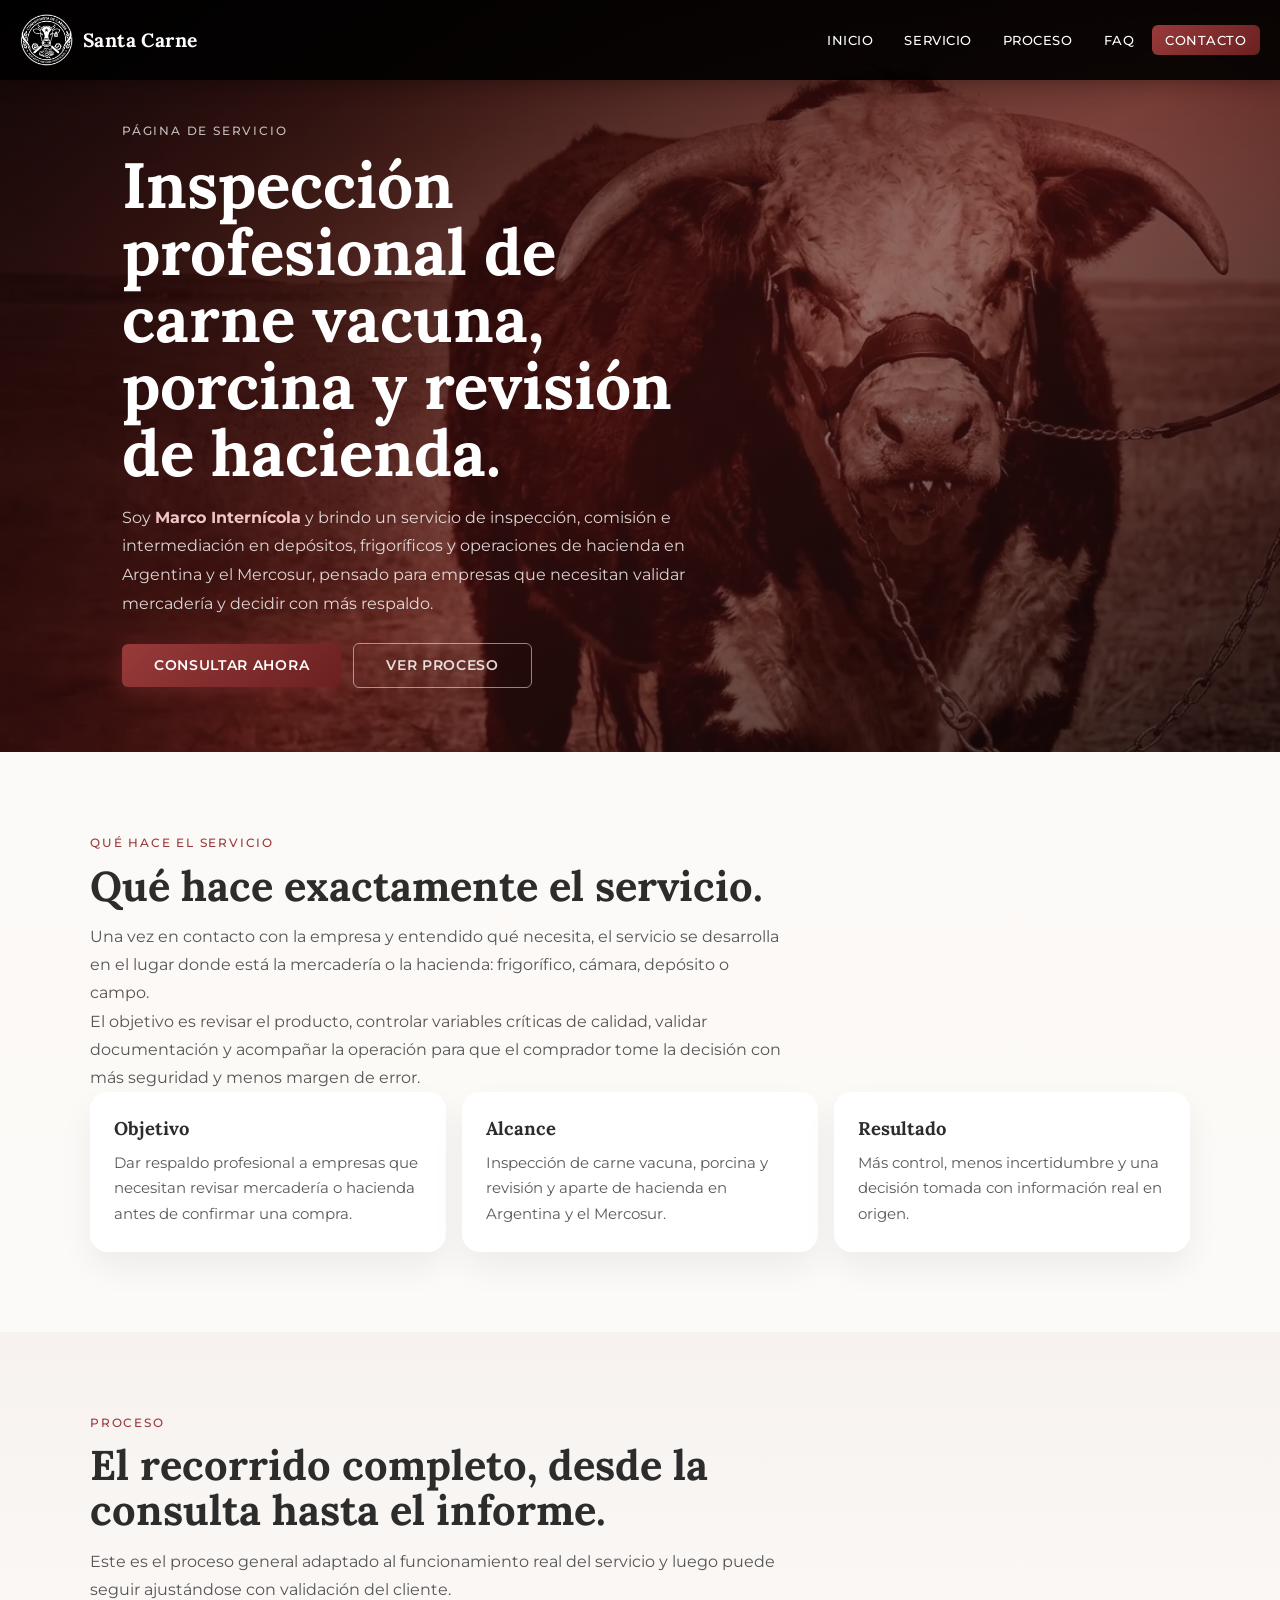
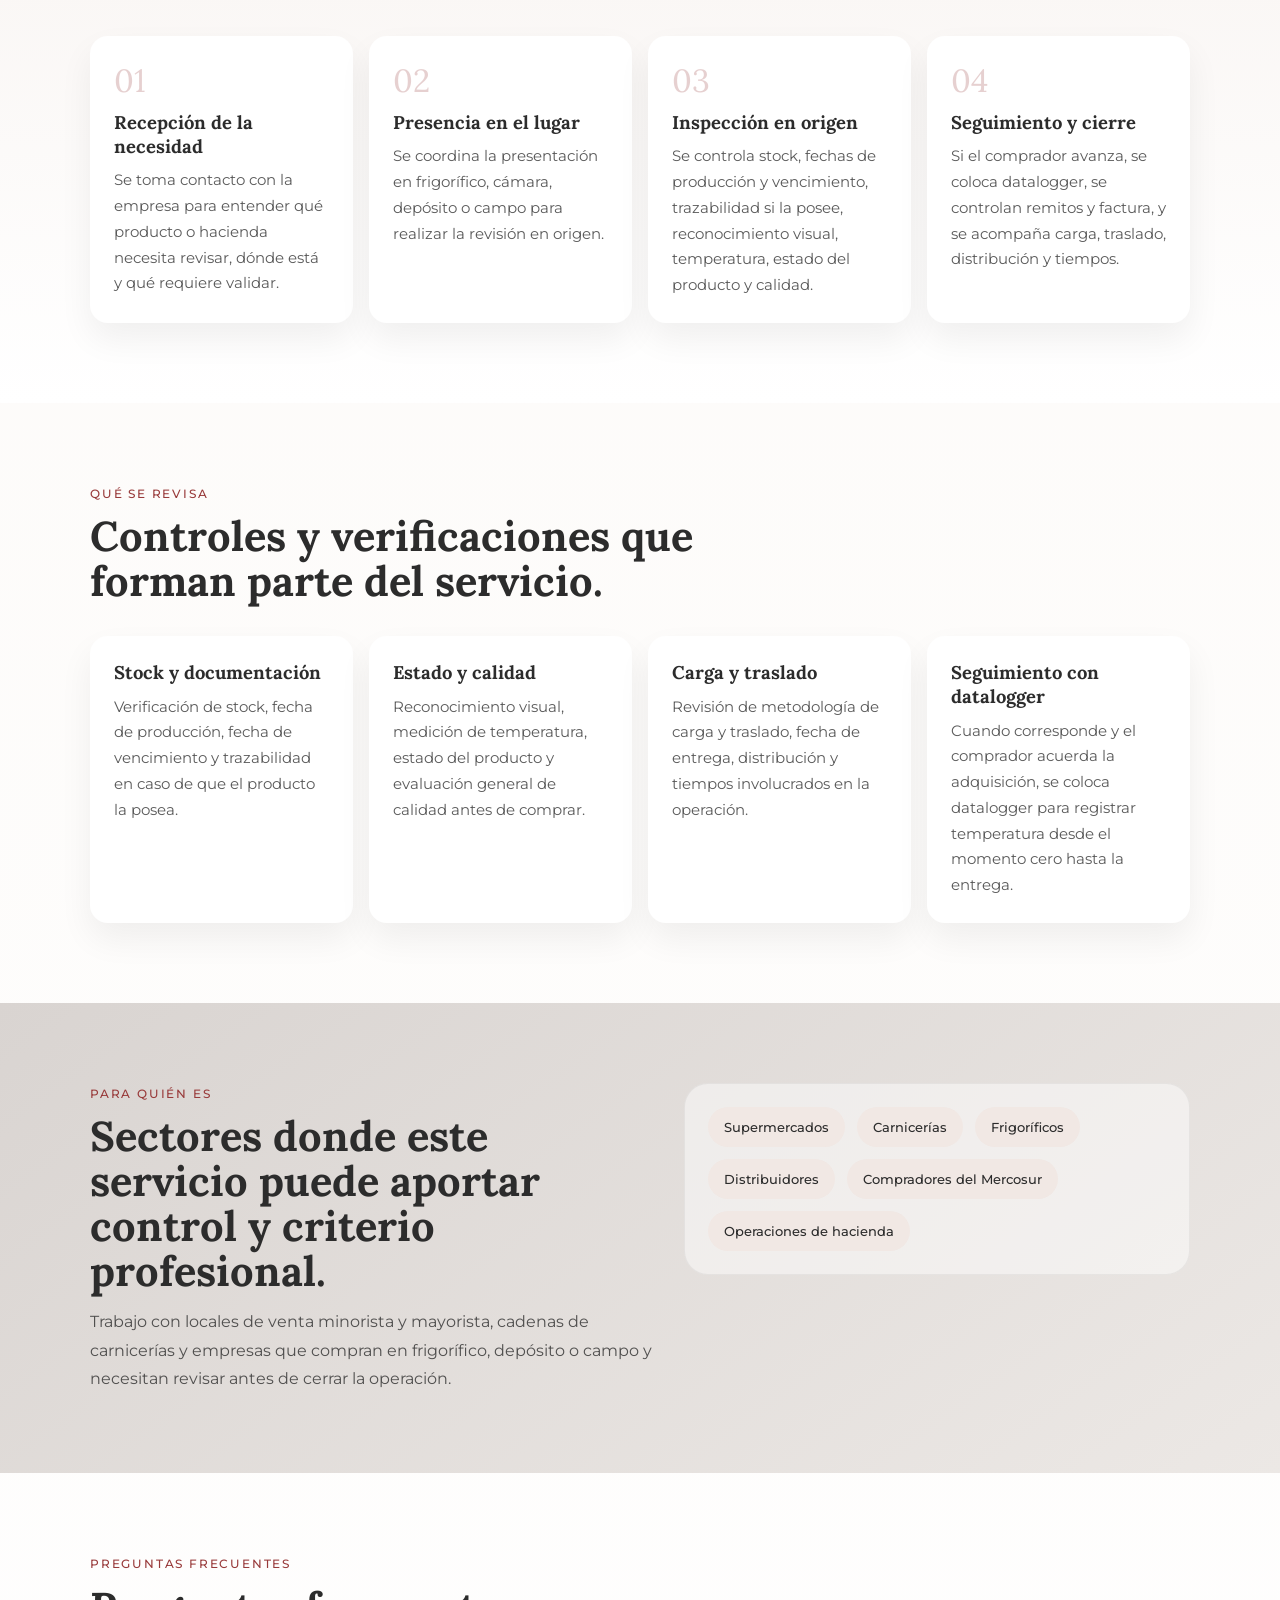
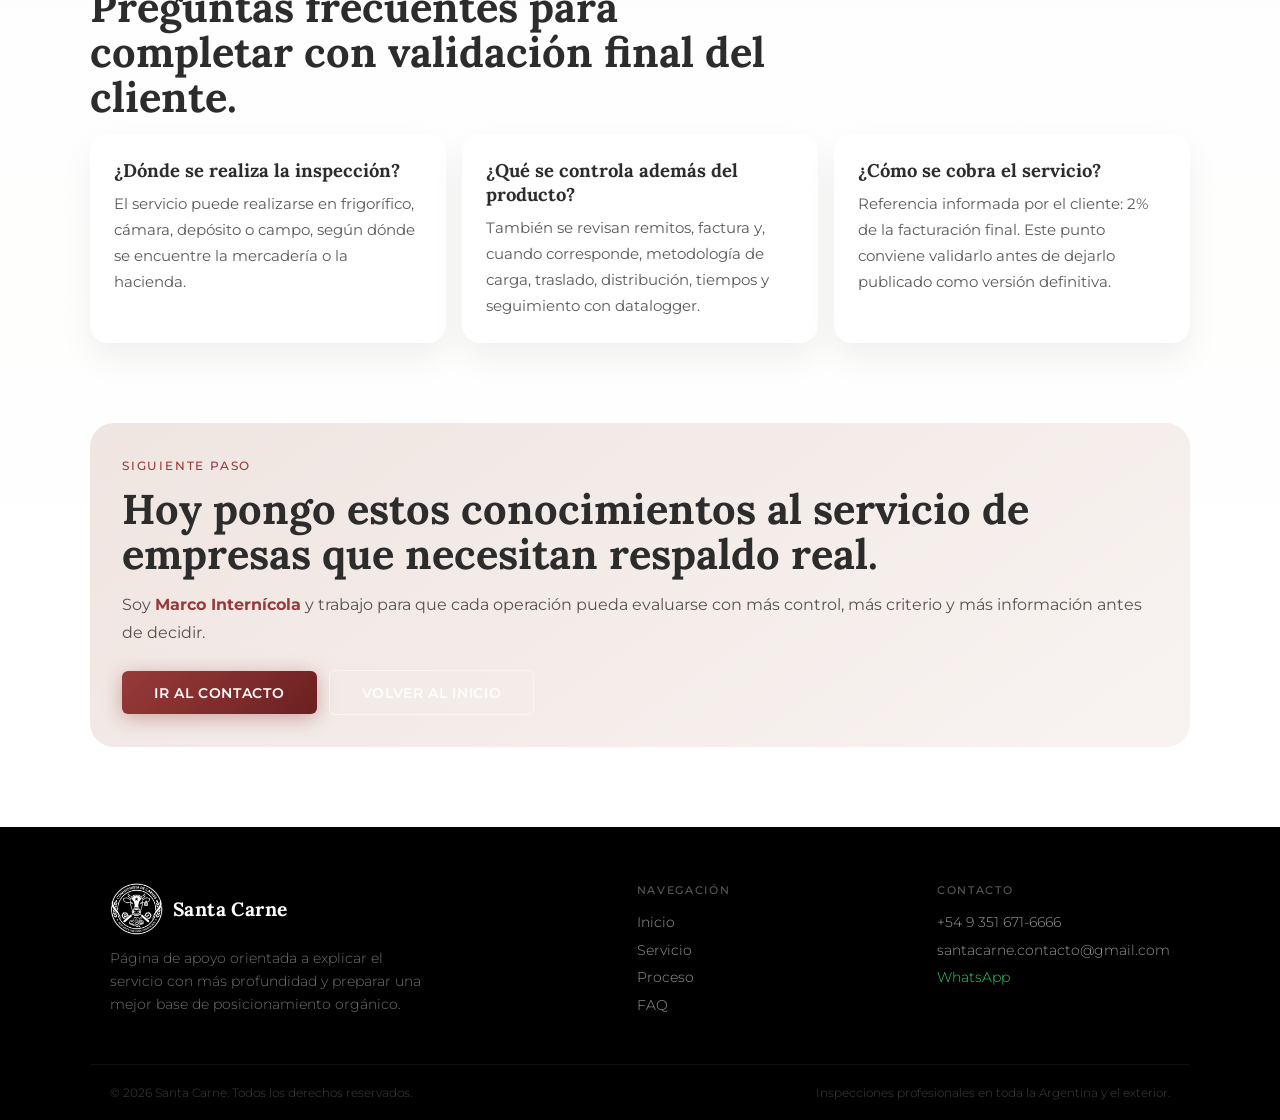
==== commit d0f56655: "Ajusta boton volver al inicio en mobile" ====
--- a/servicio.html
+++ b/servicio.html
@@ -198,7 +198,7 @@
         <p class="service-cta__text">Soy <span class="brand-highlight">Marco Internícola</span> y trabajo para que cada operación pueda evaluarse con más control, más criterio y más información antes de decidir.</p>
         <div class="service-cta__actions">
           <a href="index.html#contacto" class="hero__btn">Ir al contacto</a>
-          <a href="index.html" class="hero__btn hero__btn--outline">Volver a la home</a>
+          <a href="index.html" class="hero__btn hero__btn--outline hero__btn--back-home">Volver al inicio</a>
         </div>
       </div>
     </section>
@@ -215,7 +215,7 @@
       </div>
       <nav class="footer__nav" aria-label="Navegación footer">
         <h4 class="footer__nav-title">Navegación</h4>
-        <a href="index.html" class="footer__link">Home</a>
+        <a href="index.html" class="footer__link">Inicio</a>
         <a href="#servicio-detalle" class="footer__link">Servicio</a>
         <a href="#proceso-completo" class="footer__link">Proceso</a>
         <a href="#faq" class="footer__link">FAQ</a>
--- a/styles.css
+++ b/styles.css
@@ -417,6 +417,36 @@
     background: rgba(152,58,58,0.3);
     border-color: var(--color-white);
     box-shadow: 0 18px 34px rgba(0,0,0,0.22);
+}
+
+.hero__btn--back-home {
+    color: var(--color-dark);
+    border-color: rgba(44,44,44,0.18);
+    background: rgba(255,255,255,0.82);
+    box-shadow: 0 12px 24px rgba(0,0,0,0.08);
+}
+
+.hero__btn--back-home:hover {
+    color: var(--color-dark);
+    border-color: rgba(44,44,44,0.28);
+    background: rgba(255,255,255,0.92);
+    box-shadow: 0 16px 28px rgba(0,0,0,0.12);
+}
+
+@media (min-width: 768px) {
+    .hero__btn--back-home {
+        color: rgba(255,255,255,0.9);
+        border-color: rgba(255,255,255,0.5);
+        background: transparent;
+        box-shadow: none;
+    }
+
+    .hero__btn--back-home:hover {
+        color: var(--color-white);
+        border-color: rgba(255,255,255,0.8);
+        background: rgba(255,255,255,0.1);
+        box-shadow: none;
+    }
 }
 
 /* Flecha scroll */
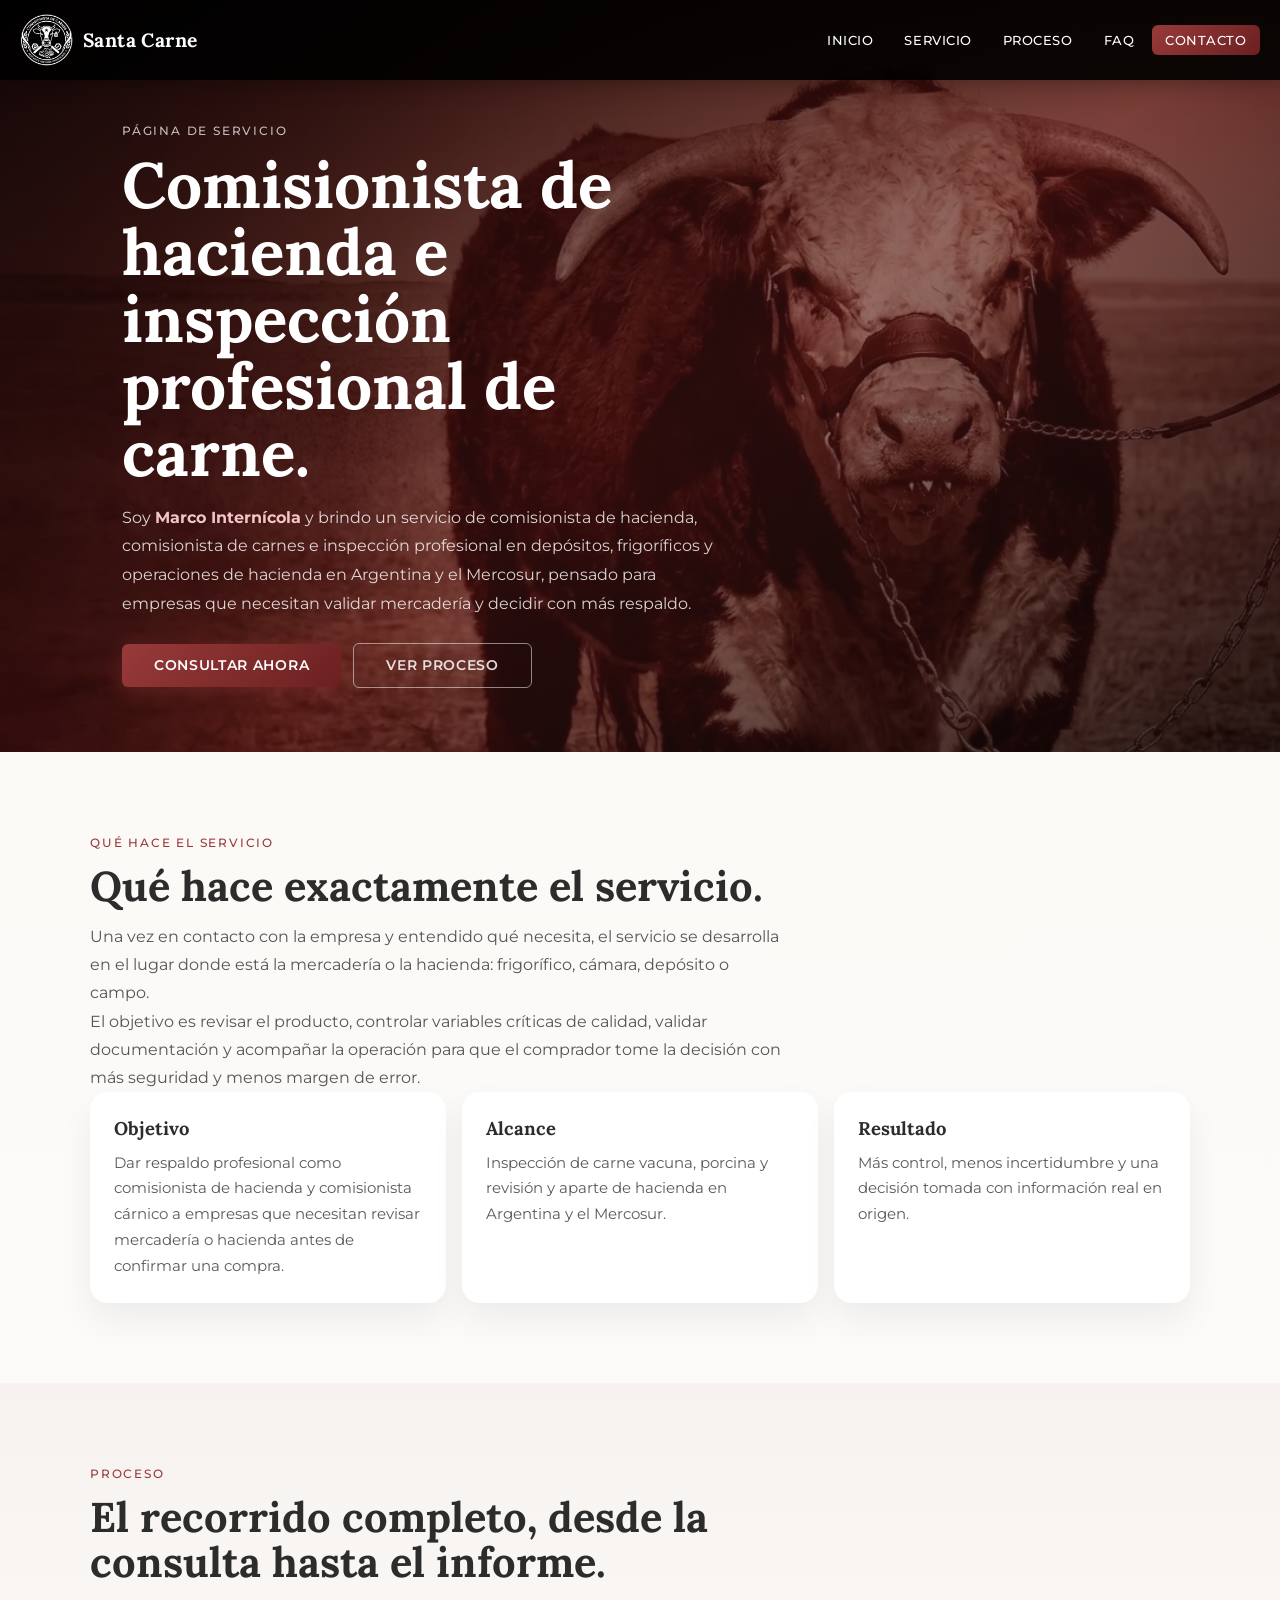
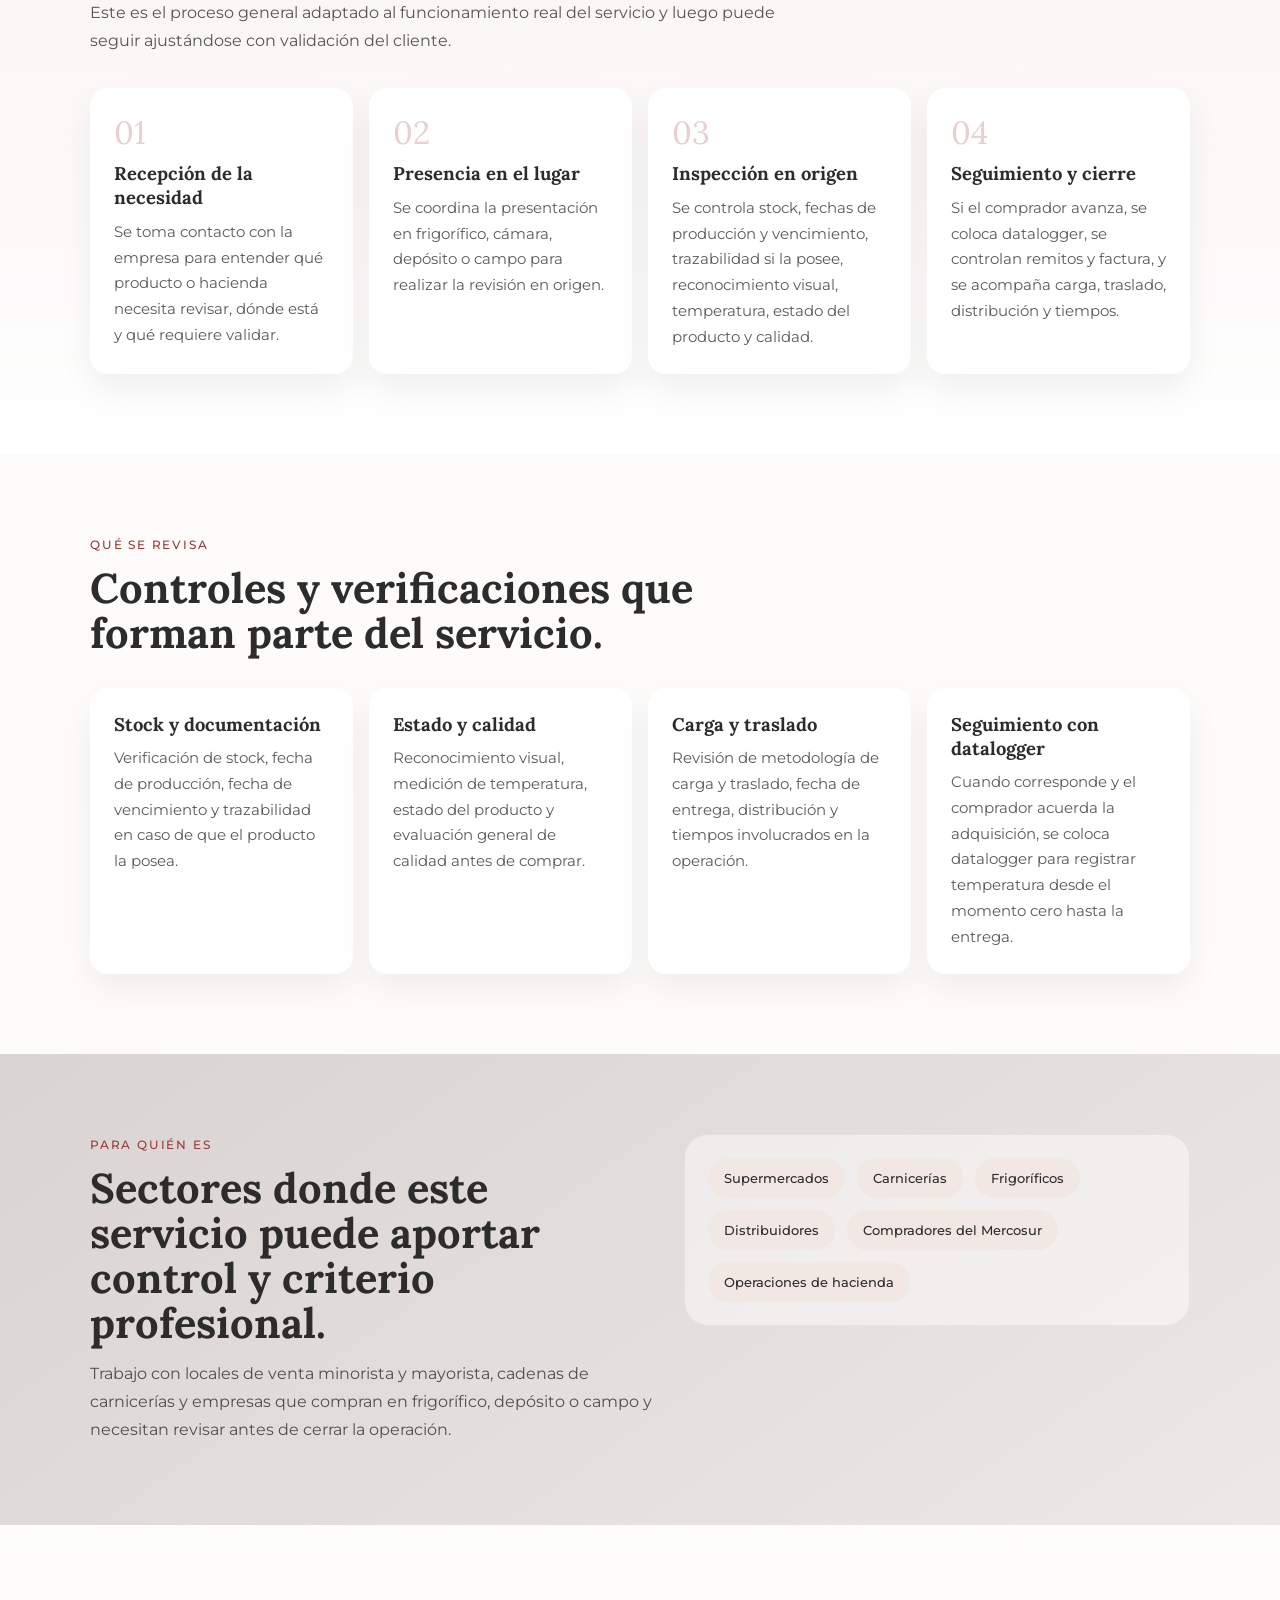
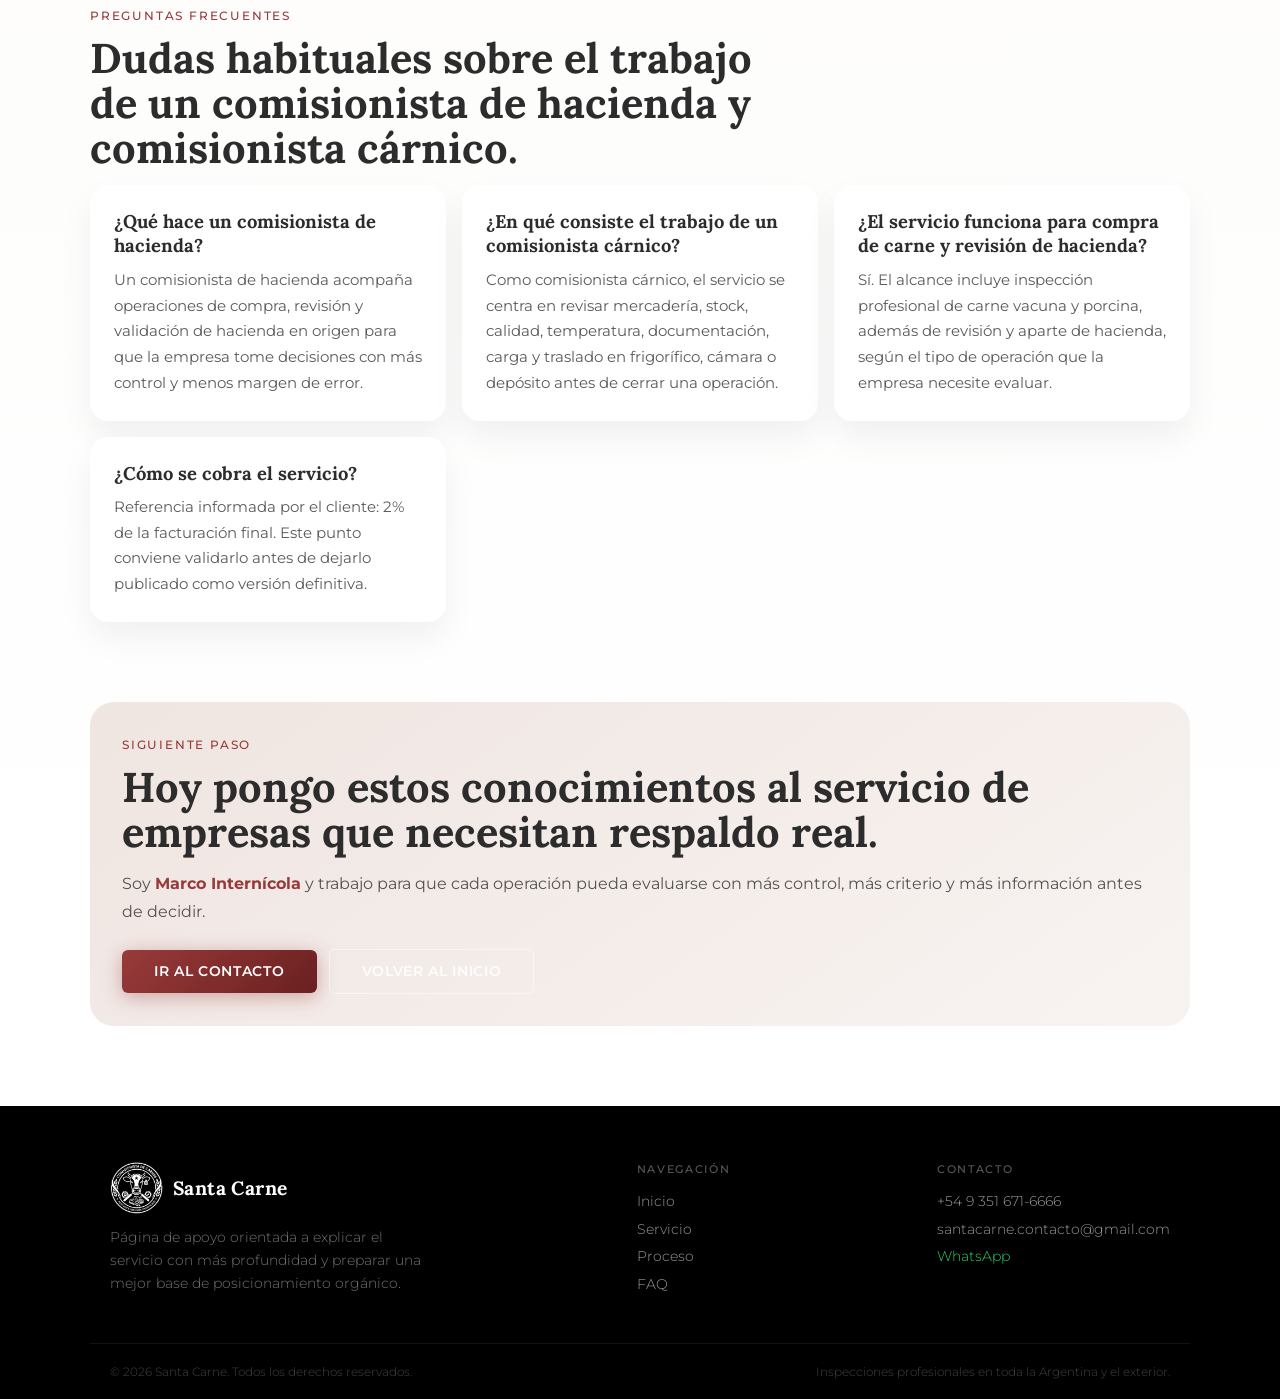
==== commit cb3e574f: "Refuerza SEO para comisionista de hacienda y carnes" ====
--- a/servicio.html
+++ b/servicio.html
@@ -3,19 +3,19 @@
 <head>
   <meta charset="UTF-8" />
   <meta name="viewport" content="width=device-width, initial-scale=1.0" />
-  <title>Servicio de inspección de carne y hacienda | Santa Carne</title>
-  <meta name="description" content="Conocé cómo funciona el servicio de inspección profesional de carne vacuna y porcina, revisión y aparte de hacienda, control de stock, trazabilidad y temperatura en depósitos y frigoríficos de Argentina y el Mercosur." />
-  <meta name="keywords" content="servicio de inspección de carne, inspección de carne, inspección profesional de carne, inspección de carne vacuna, inspección de carne porcina, revisión de hacienda, aparte de hacienda, comisionista carnico, control de stock en frigoríficos, trazabilidad de carne, control de temperatura de carne, datalogger en transporte de carne, revisión de remitos y factura, inspección de hacienda Argentina, servicio de inspección Mercosur" />
+  <title>Comisionista de hacienda e inspección de carne | Santa Carne</title>
+  <meta name="description" content="Conocé cómo funciona el servicio de comisionista de hacienda, comisionista de carnes e inspección profesional de carne vacuna y porcina, con control de stock, trazabilidad y temperatura en depósitos y frigoríficos de Argentina y el Mercosur." />
+  <meta name="keywords" content="comisionista de hacienda, comisionista de carnes, comisionista carnico, servicio de inspección de carne, inspección de carne, inspección profesional de carne, inspección de carne vacuna, inspección de carne porcina, revisión de hacienda, aparte de hacienda, control de stock en frigoríficos, trazabilidad de carne, control de temperatura de carne, datalogger en transporte de carne, revisión de remitos y factura, inspección de hacienda Argentina, servicio de inspección Mercosur" />
   <meta name="robots" content="index, follow" />
   <link rel="canonical" href="https://www.santacarne.com.ar/servicio.html" />
   <meta property="og:type" content="website" />
   <meta property="og:url" content="https://www.santacarne.com.ar/servicio.html" />
-  <meta property="og:title" content="Servicio de inspección de carne y hacienda | Santa Carne" />
-  <meta property="og:description" content="Proceso, alcance y controles del servicio de inspección profesional de carne vacuna y porcina, revisión y aparte de hacienda." />
+  <meta property="og:title" content="Comisionista de hacienda e inspección de carne | Santa Carne" />
+  <meta property="og:description" content="Proceso, alcance y controles del servicio de comisionista de hacienda, comisionista cárnico e inspección profesional de carne." />
   <meta property="og:image" content="https://www.santacarne.com.ar/img/hero-servicio_fondo.webp" />
   <meta name="twitter:card" content="summary_large_image" />
-  <meta name="twitter:title" content="Servicio de inspección de carne y hacienda | Santa Carne" />
-  <meta name="twitter:description" content="Proceso, alcance y controles del servicio de inspección profesional de carne vacuna y porcina, revisión y aparte de hacienda." />
+  <meta name="twitter:title" content="Comisionista de hacienda e inspección de carne | Santa Carne" />
+  <meta name="twitter:description" content="Proceso, alcance y controles del servicio de comisionista de hacienda, comisionista cárnico e inspección profesional de carne." />
   <meta name="twitter:image" content="https://www.santacarne.com.ar/img/hero-servicio_fondo.webp" />
   <link rel="icon" type="image/webp" href="img/logo.webp" />
   <link rel="preconnect" href="https://fonts.googleapis.com" />
@@ -57,8 +57,8 @@
       <div class="service-hero__overlay" aria-hidden="true"></div>
       <div class="service-hero__inner reveal reveal--up">
         <span class="service-hero__kicker">Página de servicio</span>
-        <h1 class="service-hero__title">Inspección profesional de carne vacuna, porcina y revisión de hacienda.</h1>
-        <p class="service-hero__text">Soy <span class="brand-highlight brand-highlight--light">Marco Internícola</span> y brindo un servicio de inspección, comisión e intermediación en depósitos, frigoríficos y operaciones de hacienda en Argentina y el Mercosur, pensado para empresas que necesitan validar mercadería y decidir con más respaldo.</p>
+        <h1 class="service-hero__title">Comisionista de hacienda e inspección profesional de carne.</h1>
+        <p class="service-hero__text">Soy <span class="brand-highlight brand-highlight--light">Marco Internícola</span> y brindo un servicio de comisionista de hacienda, comisionista de carnes e inspección profesional en depósitos, frigoríficos y operaciones de hacienda en Argentina y el Mercosur, pensado para empresas que necesitan validar mercadería y decidir con más respaldo.</p>
         <div class="service-hero__actions">
           <a href="index.html#contacto" class="hero__btn">Consultar ahora</a>
           <a href="#proceso-completo" class="hero__btn hero__btn--outline">Ver proceso</a>
@@ -77,7 +77,7 @@
         <div class="service-summary reveal reveal--right">
           <article class="service-summary__item">
             <h3 class="service-summary__title">Objetivo</h3>
-            <p class="service-summary__text">Dar respaldo profesional a empresas que necesitan revisar mercadería o hacienda antes de confirmar una compra.</p>
+            <p class="service-summary__text">Dar respaldo profesional como comisionista de hacienda y comisionista cárnico a empresas que necesitan revisar mercadería o hacienda antes de confirmar una compra.</p>
           </article>
           <article class="service-summary__item">
             <h3 class="service-summary__title">Alcance</h3>
@@ -172,16 +172,20 @@
       <div class="service-section__inner">
         <div class="service-section__heading reveal reveal--up">
           <span class="service-section__label">Preguntas frecuentes</span>
-          <h2 class="service-section__title">Preguntas frecuentes para completar con validación final del cliente.</h2>
+          <h2 class="service-section__title">Dudas habituales sobre el trabajo de un comisionista de hacienda y comisionista cárnico.</h2>
         </div>
         <div class="service-faq">
           <article class="service-faq__item reveal reveal--up">
-            <h3 class="service-faq__question">¿Dónde se realiza la inspección?</h3>
-            <p class="service-faq__answer">El servicio puede realizarse en frigorífico, cámara, depósito o campo, según dónde se encuentre la mercadería o la hacienda.</p>
-          </article>
-          <article class="service-faq__item reveal reveal--up">
-            <h3 class="service-faq__question">¿Qué se controla además del producto?</h3>
-            <p class="service-faq__answer">También se revisan remitos, factura y, cuando corresponde, metodología de carga, traslado, distribución, tiempos y seguimiento con datalogger.</p>
+            <h3 class="service-faq__question">¿Qué hace un comisionista de hacienda?</h3>
+            <p class="service-faq__answer">Un comisionista de hacienda acompaña operaciones de compra, revisión y validación de hacienda en origen para que la empresa tome decisiones con más control y menos margen de error.</p>
+          </article>
+          <article class="service-faq__item reveal reveal--up">
+            <h3 class="service-faq__question">¿En qué consiste el trabajo de un comisionista cárnico?</h3>
+            <p class="service-faq__answer">Como comisionista cárnico, el servicio se centra en revisar mercadería, stock, calidad, temperatura, documentación, carga y traslado en frigorífico, cámara o depósito antes de cerrar una operación.</p>
+          </article>
+          <article class="service-faq__item reveal reveal--up">
+            <h3 class="service-faq__question">¿El servicio funciona para compra de carne y revisión de hacienda?</h3>
+            <p class="service-faq__answer">Sí. El alcance incluye inspección profesional de carne vacuna y porcina, además de revisión y aparte de hacienda, según el tipo de operación que la empresa necesite evaluar.</p>
           </article>
           <article class="service-faq__item reveal reveal--up">
             <h3 class="service-faq__question">¿Cómo se cobra el servicio?</h3>
